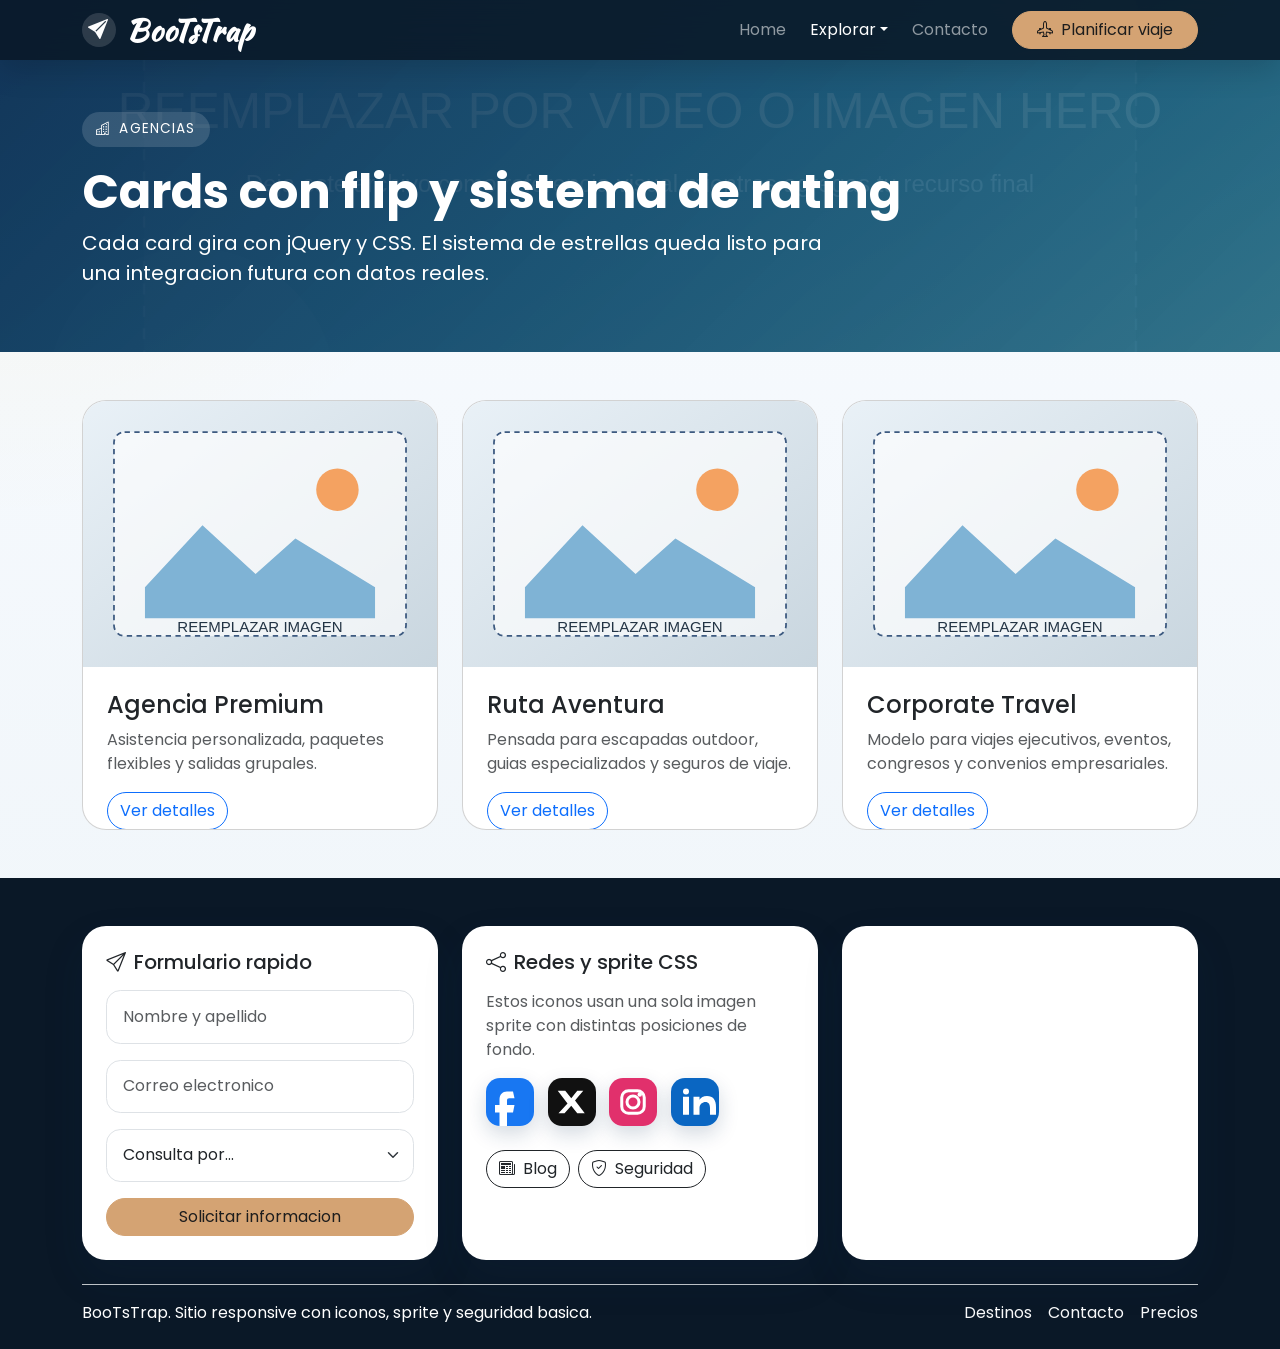
==== agencias.html @ 4e80cbea "Agregando estructura y diseño de pagina" ====
<!doctype html>
<html lang="es">
  <head>
    <meta charset="UTF-8" />
    <meta name="viewport" content="width=device-width, initial-scale=1.0" />
    <title>BooTsTrap | Agencias</title>
    <link rel="preconnect" href="https://fonts.googleapis.com" />
    <link rel="preconnect" href="https://fonts.gstatic.com" crossorigin />
    <link
      href="https://fonts.googleapis.com/css2?family=Kaushan+Script&family=Poppins:wght@400;500;600;700;800&display=swap"
      rel="stylesheet"
    />
    <link href="https://cdn.jsdelivr.net/npm/bootstrap@5.3.3/dist/css/bootstrap.min.css" rel="stylesheet" />
    <link rel="stylesheet" href="https://cdn.jsdelivr.net/npm/bootstrap-icons@1.11.3/font/bootstrap-icons.min.css" />
    <link rel="stylesheet" href="css/style.css" />
  </head>
  <body>
    <nav class="navbar navbar-expand-lg navbar-dark glass-nav fixed-top">
      <div class="container">
        <a class="navbar-brand fw-bold brand-link" href="index.html">
          <span class="brand-plane"><i class="bi bi-send-fill"></i></span>
          <span class="brand-wordmark">BooTsTrap</span>
        </a>
        <button class="navbar-toggler" type="button" data-bs-toggle="collapse" data-bs-target="#navbarAgencias">
          <span class="navbar-toggler-icon"></span>
        </button>
        <div class="collapse navbar-collapse" id="navbarAgencias">
          <ul class="navbar-nav ms-auto align-items-lg-center gap-lg-2">
            <li class="nav-item"><a class="nav-link" href="index.html">Home</a></li>
            <li class="nav-item dropdown">
              <a class="nav-link dropdown-toggle active" href="#" role="button" data-bs-toggle="dropdown" aria-expanded="false">Explorar</a>
              <div class="dropdown-menu mega-menu">
                <div class="row g-3">
                  <div class="col-lg-6">
                    <h6 class="text-uppercase text-muted small">Secciones</h6>
                    <a class="dropdown-item" href="destinos.html"><i class="bi bi-map me-2"></i>Destinos y precios</a>
                    <a class="dropdown-item" href="agencias.html"><i class="bi bi-buildings me-2"></i>Agencias</a>
                    <a class="dropdown-item" href="blog.html"><i class="bi bi-newspaper me-2"></i>Blog</a>
                  </div>
                  <div class="col-lg-6">
                    <h6 class="text-uppercase text-muted small">Utilidades</h6>
                    <a class="dropdown-item" href="contacto.html"><i class="bi bi-envelope-paper me-2"></i>Contacto</a>
                    <a class="dropdown-item" href="precios.html"><i class="bi bi-cash-coin me-2"></i>Comparativa</a>
                    <a class="dropdown-item" href="phishing.html"><i class="bi bi-shield-check me-2"></i>Modulo educativo</a>
                  </div>
                </div>
              </div>
            </li>
            <li class="nav-item"><a class="nav-link" href="contacto.html">Contacto</a></li>
            <li class="nav-item mt-3 mt-lg-0 ms-lg-2">
              <a class="btn btn-brand rounded-pill px-4" href="destinos.html"><i class="bi bi-airplane-engines me-2"></i>Planificar viaje</a>
            </li>
          </ul>
        </div>
      </div>
    </nav>

    <header class="page-header">
      <div class="container">
        <span class="eyebrow"><i class="bi bi-buildings"></i>Agencias</span>
        <h1 class="display-5 fw-bold mt-3">Cards con flip y sistema de rating</h1>
        <p class="col-lg-8 fs-5">Cada card gira con jQuery y CSS. El sistema de estrellas queda listo para una integracion futura con datos reales.</p>
      </div>
    </header>

    <main class="py-5">
      <section class="container">
        <div class="row g-4">
          <div class="col-md-6 col-xl-4">
            <div class="agency-flip">
              <div class="agency-inner">
                <article class="agency-face card h-100">
                  <img class="object-fit-cover" src="img/placeholder-card.svg" alt="Placeholder agencia premium" />
                  <div class="card-body p-4">
                    <h2 class="h4">Agencia Premium</h2>
                    <p class="text-muted">Asistencia personalizada, paquetes flexibles y salidas grupales.</p>
                    <button class="btn btn-outline-primary rounded-pill flip-toggle" type="button">Ver detalles</button>
                  </div>
                </article>
                <article class="agency-face agency-back p-4 d-flex flex-column justify-content-center">
                  <h2 class="h4">Servicios incluidos</h2>
                  <p>Espacio para mostrar diferenciales, sucursales y coberturas.</p>
                  <div class="rating-stars mt-3">
                    <i class="bi bi-star-fill star" data-value="1"></i>
                    <i class="bi bi-star-fill star" data-value="2"></i>
                    <i class="bi bi-star-fill star" data-value="3"></i>
                    <i class="bi bi-star-fill star" data-value="4"></i>
                    <i class="bi bi-star-fill star" data-value="5"></i>
                  </div>
                  <p class="rating-output mt-3 mb-0">Selecciona una calificacion.</p>
                  <button class="btn btn-light rounded-pill mt-4 flip-toggle" type="button">Volver</button>
                </article>
              </div>
            </div>
          </div>
          <div class="col-md-6 col-xl-4">
            <div class="agency-flip">
              <div class="agency-inner">
                <article class="agency-face card h-100">
                  <img class="object-fit-cover" src="img/placeholder-card.svg" alt="Placeholder agencia aventura" />
                  <div class="card-body p-4">
                    <h2 class="h4">Ruta Aventura</h2>
                    <p class="text-muted">Pensada para escapadas outdoor, guias especializados y seguros de viaje.</p>
                    <button class="btn btn-outline-primary rounded-pill flip-toggle" type="button">Ver detalles</button>
                  </div>
                </article>
                <article class="agency-face agency-back p-4 d-flex flex-column justify-content-center">
                  <h2 class="h4">Valoracion de usuarios</h2>
                  <p>Ideal para agregar testimonios o destacar certificaciones.</p>
                  <div class="rating-stars mt-3">
                    <i class="bi bi-star-fill star" data-value="1"></i>
                    <i class="bi bi-star-fill star" data-value="2"></i>
                    <i class="bi bi-star-fill star" data-value="3"></i>
                    <i class="bi bi-star-fill star" data-value="4"></i>
                    <i class="bi bi-star-fill star" data-value="5"></i>
                  </div>
                  <p class="rating-output mt-3 mb-0">Selecciona una calificacion.</p>
                  <button class="btn btn-light rounded-pill mt-4 flip-toggle" type="button">Volver</button>
                </article>
              </div>
            </div>
          </div>
          <div class="col-md-6 col-xl-4">
            <div class="agency-flip">
              <div class="agency-inner">
                <article class="agency-face card h-100">
                  <img class="object-fit-cover" src="img/placeholder-card.svg" alt="Placeholder agencia corporativa" />
                  <div class="card-body p-4">
                    <h2 class="h4">Corporate Travel</h2>
                    <p class="text-muted">Modelo para viajes ejecutivos, eventos, congresos y convenios empresariales.</p>
                    <button class="btn btn-outline-primary rounded-pill flip-toggle" type="button">Ver detalles</button>
                  </div>
                </article>
                <article class="agency-face agency-back p-4 d-flex flex-column justify-content-center">
                  <h2 class="h4">Especialidades</h2>
                  <p>Incluye espacio para soporte 24/7, millas, traslados y servicios VIP.</p>
                  <div class="rating-stars mt-3">
                    <i class="bi bi-star-fill star" data-value="1"></i>
                    <i class="bi bi-star-fill star" data-value="2"></i>
                    <i class="bi bi-star-fill star" data-value="3"></i>
                    <i class="bi bi-star-fill star" data-value="4"></i>
                    <i class="bi bi-star-fill star" data-value="5"></i>
                  </div>
                  <p class="rating-output mt-3 mb-0">Selecciona una calificacion.</p>
                  <button class="btn btn-light rounded-pill mt-4 flip-toggle" type="button">Volver</button>
                </article>
              </div>
            </div>
          </div>
        </div>
      </section>
    </main>

    <footer class="text-white pt-5 pb-4">
      <div class="container">
        <div class="row g-4">
          <div class="col-lg-4">
            <div class="contact-panel p-4 h-100">
              <h3 class="h5 text-dark mb-3"><i class="bi bi-send me-2"></i>Formulario rapido</h3>
              <form class="footer-form">
                <div class="mb-3"><input class="form-control" type="text" placeholder="Nombre y apellido" /></div>
                <div class="mb-3"><input class="form-control" type="email" placeholder="Correo electronico" /></div>
                <div class="mb-3"><select class="form-select"><option selected>Consulta por...</option><option>Paquetes</option><option>Promociones</option><option>Asistencia</option></select></div>
                <button class="btn btn-brand rounded-pill w-100" type="button">Solicitar informacion</button>
              </form>
            </div>
          </div>
          <div class="col-lg-4">
            <div class="contact-panel p-4 h-100">
              <h3 class="h5 text-dark mb-3"><i class="bi bi-share me-2"></i>Redes y sprite CSS</h3>
              <p class="text-muted">Estos iconos usan una sola imagen sprite con distintas posiciones de fondo.</p>
              <div class="sprite-list mb-4">
                <span class="sprite-icon sprite-facebook" aria-label="Facebook" tabindex="0"></span>
                <span class="sprite-icon sprite-x" aria-label="X" tabindex="0"></span>
                <span class="sprite-icon sprite-instagram" aria-label="Instagram" tabindex="0"></span>
                <span class="sprite-icon sprite-linkedin" aria-label="LinkedIn" tabindex="0"></span>
              </div>
              <div class="d-flex gap-2 flex-wrap">
                <a class="btn btn-outline-dark rounded-pill" href="blog.html"><i class="bi bi-newspaper me-2"></i>Blog</a>
                <a class="btn btn-outline-dark rounded-pill" href="phishing.html"><i class="bi bi-shield-check me-2"></i>Seguridad</a>
              </div>
            </div>
          </div>
          <div class="col-lg-4">
            <div class="contact-panel p-2 h-100 overflow-hidden">
              <iframe class="placeholder-map w-100" title="Mapa embebido de ejemplo" src="https://www.google.com/maps?q=San%20Salvador%20de%20Jujuy&z=12&output=embed" loading="lazy" referrerpolicy="no-referrer-when-downgrade"></iframe>
            </div>
          </div>
        </div>
        <div class="d-flex flex-column flex-md-row justify-content-between align-items-center gap-3 mt-4 pt-3 border-top border-secondary-subtle">
          <p class="mb-0">BooTsTrap. Sitio responsive con iconos, sprite y seguridad basica.</p>
          <div class="d-flex gap-3">
            <a class="link-light text-decoration-none" href="destinos.html">Destinos</a>
            <a class="link-light text-decoration-none" href="contacto.html">Contacto</a>
            <a class="link-light text-decoration-none" href="precios.html">Precios</a>
          </div>
        </div>
      </div>
    </footer>

    <script src="https://code.jquery.com/jquery-3.7.1.min.js"></script>
    <script src="https://cdn.jsdelivr.net/npm/bootstrap@5.3.3/dist/js/bootstrap.bundle.min.js"></script>
    <script src="js/main.js"></script>
  </body>
</html>
---- css/style.css ----
:root {
  --brand-dark: #123458;
  --brand-mid: #1f6e8c;
  --brand-light: #e8f1f8;
  --brand-sand: #d4a373;
  --brand-accent: #ffb703;
  --ink: #1f2933;
  --muted: #637381;
  --surface: #ffffff;
  --surface-alt: #f6f8fb;
  --success: #2a9d8f;
  --danger: #d62828;
  --shadow-soft: 0 18px 42px rgba(18, 52, 88, 0.12);
  --shadow-strong: 0 24px 60px rgba(18, 52, 88, 0.2);
  --radius-lg: 1.5rem;
  --radius-xl: 2rem;
  --transition: 0.35s ease;
}

* {
  box-sizing: border-box;
}

html {
  scroll-behavior: smooth;
}

body {
  font-family: "Poppins", "Segoe UI", Tahoma, Geneva, Verdana, sans-serif;
  color: var(--ink);
  background:
    radial-gradient(circle at top left, rgba(255, 183, 3, 0.08), transparent 28%),
    linear-gradient(180deg, #f8fbff 0%, #eef4f8 100%);
}

img {
  max-width: 100%;
}

.section-soft {
  background-color: rgba(255, 255, 255, 0.68);
  backdrop-filter: blur(10px);
}

.page-header {
  padding: 7rem 0 3rem;
  background:
    linear-gradient(135deg, rgba(18, 52, 88, 0.96), rgba(31, 110, 140, 0.86)),
    url("../img/placeholder-hero.svg") center/cover;
  color: #fff;
}

.eyebrow {
  display: inline-flex;
  align-items: center;
  gap: 0.5rem;
  padding: 0.45rem 0.9rem;
  border-radius: 999px;
  background: rgba(255, 255, 255, 0.14);
  color: #fff;
  font-size: 0.85rem;
  letter-spacing: 0.08em;
  text-transform: uppercase;
}

.glass-nav {
  background: rgba(10, 24, 39, 0.88);
  backdrop-filter: blur(14px);
  box-shadow: 0 10px 30px rgba(0, 0, 0, 0.15);
}

.navbar-brand {
  letter-spacing: 0.04em;
}

.brand-wordmark {
  font-family: "Kaushan Script", cursive;
  font-size: 1.9rem;
  line-height: 1;
}

.brand-link {
  display: inline-flex;
  align-items: center;
  gap: 0.65rem;
}

.brand-plane {
  display: inline-flex;
  align-items: center;
  justify-content: center;
  width: 2.1rem;
  height: 2.1rem;
  border-radius: 999px;
  background: rgba(255, 255, 255, 0.14);
  transition: transform 0.35s ease, background-color 0.35s ease, box-shadow 0.35s ease;
}

.brand-link:hover .brand-plane,
.brand-link:focus-visible .brand-plane {
  transform: translateX(8px) rotate(-14deg);
  background: rgba(255, 183, 3, 0.28);
  box-shadow: 0 8px 20px rgba(255, 183, 3, 0.25);
}

.mega-menu {
  min-width: 38rem;
  border: 0;
  border-radius: 1rem;
  padding: 1.25rem;
  box-shadow: var(--shadow-soft);
}

.mega-menu .dropdown-item {
  border-radius: 0.8rem;
  padding: 0.75rem 1rem;
}

.mega-menu .dropdown-item:hover {
  background-color: var(--brand-light);
}

.hero {
  position: relative;
  min-height: 100vh;
  overflow: hidden;
  display: flex;
  align-items: center;
  color: #fff;
}

.hero video,
.hero .hero-fallback {
  position: absolute;
  inset: 0;
  width: 100%;
  height: 100%;
  object-fit: cover;
}

.hero::after {
  content: "";
  position: absolute;
  inset: 0;
  background:
    linear-gradient(125deg, rgba(8, 16, 29, 0.78), rgba(15, 56, 90, 0.45)),
    linear-gradient(180deg, rgba(0, 0, 0, 0.1), rgba(0, 0, 0, 0.5));
}

.hero .container {
  position: relative;
  z-index: 1;
}

.hero-copy {
  max-width: 42rem;
}

.hero-copy .badge {
  background-color: rgba(255, 255, 255, 0.12);
}

.hero-metrics {
  display: grid;
  grid-template-columns: repeat(auto-fit, minmax(180px, 1fr));
  gap: 1rem;
  margin-top: 2rem;
}

.metric-card,
.card-shell,
.pricing-box,
.blog-article,
.contact-panel,
.phishing-card {
  border: 0;
  border-radius: var(--radius-lg);
  box-shadow: var(--shadow-soft);
  background-color: var(--surface);
}

.metric-card {
  padding: 1.25rem;
  background: rgba(255, 255, 255, 0.12);
  backdrop-filter: blur(10px);
}

.section-heading {
  max-width: 44rem;
}

.destination-card,
.agency-card,
.blog-card,
.price-card {
  overflow: hidden;
  transition: transform var(--transition), box-shadow var(--transition);
}

.destination-card:hover,
.destination-card.is-hovered,
.blog-card:hover,
.price-card:hover,
.pricing-table tbody tr.is-hovered {
  transform: translateY(-8px);
  box-shadow: var(--shadow-strong);
}

.media-frame {
  position: relative;
  overflow: hidden;
}

.media-frame img {
  width: 100%;
  height: 100%;
  min-height: 230px;
  object-fit: cover;
  transition: transform 0.45s ease;
}

.zoom-active img,
.destination-card:hover .media-frame img,
.blog-card:hover .media-frame img {
  transform: scale(1.08);
}

.destination-tag {
  display: inline-flex;
  align-items: center;
  gap: 0.35rem;
  padding: 0.35rem 0.75rem;
  border-radius: 999px;
  background-color: var(--brand-light);
  color: var(--brand-dark);
  font-size: 0.85rem;
  font-weight: 600;
}

.counter-band {
  background:
    linear-gradient(135deg, var(--brand-dark), #0f6c7d),
    url("../img/placeholder-hero.svg") center/cover;
  color: #fff;
}

.counter-number {
  font-size: clamp(2rem, 5vw, 3.6rem);
  font-weight: 700;
}

.testimonial-carousel .carousel-item {
  padding: 0.5rem;
}

.testimonial-card {
  padding: 2rem;
  min-height: 100%;
}

.sprite-list {
  display: flex;
  flex-wrap: wrap;
  gap: 0.85rem;
  align-items: center;
}

.sprite-icon {
  display: inline-block;
  width: 48px;
  height: 48px;
  border-radius: 14px;
  background-image: url("../img/social-sprite.svg");
  background-repeat: no-repeat;
  background-size: 192px 48px;
  box-shadow: 0 8px 20px rgba(18, 52, 88, 0.18);
  transition: transform 0.35s ease, box-shadow 0.35s ease, filter 0.35s ease;
}

.sprite-icon:hover,
.sprite-icon:focus-visible {
  transform: translateY(-6px) scale(1.08) rotate(-4deg);
  box-shadow: 0 14px 28px rgba(18, 52, 88, 0.28);
  filter: saturate(1.15);
}

.sprite-facebook {
  background-position: 0 0;
}

.sprite-x {
  background-position: -48px 0;
}

.sprite-instagram {
  background-position: -96px 0;
}

.sprite-linkedin {
  background-position: -144px 0;
}

.footer-form .form-control,
.footer-form .form-select,
.contact-form .form-control,
.contact-form .form-select {
  border-radius: 0.9rem;
  padding: 0.85rem 1rem;
}

.placeholder-map {
  min-height: 100%;
  border: 0;
  border-radius: var(--radius-lg);
}

.filter-chip {
  border-radius: 999px;
  padding-inline: 1rem;
}

.pricing-table thead th {
  white-space: nowrap;
}

.agency-flip {
  perspective: 1200px;
}

.agency-inner {
  position: relative;
  min-height: 430px;
  transform-style: preserve-3d;
  transition: transform 0.7s ease;
}

.agency-flip.is-flipped .agency-inner {
  transform: rotateY(180deg);
}

.agency-face {
  position: absolute;
  inset: 0;
  backface-visibility: hidden;
  border-radius: var(--radius-lg);
  overflow: hidden;
}

.agency-back {
  transform: rotateY(180deg);
  background: linear-gradient(135deg, var(--brand-dark), var(--brand-mid));
  color: #fff;
}

.rating-stars {
  display: flex;
  gap: 0.35rem;
  font-size: 1.5rem;
  color: #c9ced6;
}

.rating-stars .star {
  cursor: pointer;
  transition: color var(--transition), transform var(--transition);
}

.rating-stars .star.active,
.rating-stars .star:hover {
  color: var(--brand-accent);
  transform: translateY(-2px);
}

.field-feedback {
  min-height: 1.25rem;
  font-size: 0.88rem;
}

.field-feedback.is-valid {
  color: var(--success);
}

.field-feedback.is-invalid {
  color: var(--danger);
}

.input-valid {
  border-color: rgba(42, 157, 143, 0.7) !important;
  box-shadow: 0 0 0 0.25rem rgba(42, 157, 143, 0.15) !important;
}

.input-invalid {
  border-color: rgba(214, 40, 40, 0.7) !important;
  box-shadow: 0 0 0 0.25rem rgba(214, 40, 40, 0.12) !important;
}

.magazine-grid {
  display: grid;
  grid-template-columns: 2fr 1fr;
  gap: 1.5rem;
}

.magazine-stack {
  display: grid;
  gap: 1.5rem;
}

.comment-box {
  border-left: 4px solid var(--brand-accent);
  background-color: var(--surface-alt);
}

.scroll-reveal {
  opacity: 0;
  transform: translateY(34px);
  transition: opacity 0.7s ease, transform 0.7s ease;
}

.scroll-reveal.is-visible {
  opacity: 1;
  transform: translateY(0);
}

.phishing-option {
  border: 2px solid transparent;
  border-radius: 1rem;
  transition: border-color var(--transition), background-color var(--transition);
}

.phishing-option.correct {
  border-color: rgba(42, 157, 143, 0.5);
  background-color: rgba(42, 157, 143, 0.08);
}

.phishing-option.wrong {
  border-color: rgba(214, 40, 40, 0.45);
  background-color: rgba(214, 40, 40, 0.06);
}

.btn-brand {
  background-color: var(--brand-sand);
  color: #1d1d1d;
  border-color: var(--brand-sand);
}

.btn-brand:hover,
.btn-brand:focus {
  background-color: #e6b17f;
  border-color: #e6b17f;
  color: #1d1d1d;
}

.btn-outline-light:hover .sprite-icon {
  transform: scale(1.05);
}

.floating-callout {
  border-radius: var(--radius-xl);
  background:
    linear-gradient(145deg, rgba(255, 255, 255, 0.97), rgba(232, 241, 248, 0.92));
}

.fake-alert-shell {
  background: #121826;
  border-radius: var(--radius-lg);
  overflow: hidden;
  box-shadow: var(--shadow-strong);
  color: #f8fafc;
}

.fake-alert-topbar {
  background: #e03131;
  color: #fff;
  padding: 0.75rem 1rem;
  display: flex;
  align-items: center;
  justify-content: space-between;
  font-weight: 700;
  letter-spacing: 0.02em;
  animation: pulseAlert 1.4s infinite;
}

.fake-alert-body {
  padding: 1.5rem;
  background:
    linear-gradient(180deg, rgba(239, 68, 68, 0.12), rgba(18, 24, 38, 0.98));
}

.fake-email-card {
  border: 1px solid rgba(255, 255, 255, 0.12);
  border-radius: 1rem;
  background: rgba(15, 23, 42, 0.88);
}

.offer-kicker {
  font-size: 0.95rem;
  font-weight: 800;
  letter-spacing: 0.24em;
  color: #ffd166;
}

.offer-headline {
  font-size: clamp(2rem, 5vw, 3.3rem);
  line-height: 0.96;
  font-weight: 800;
  text-transform: uppercase;
}

.offer-headline span {
  display: block;
  color: #ffd166;
  text-shadow: 0 0 24px rgba(255, 209, 102, 0.24);
}

.offer-copy {
  font-size: 1.05rem;
}

.urgent-pill {
  display: inline-flex;
  align-items: center;
  gap: 0.45rem;
  padding: 0.45rem 0.8rem;
  border-radius: 999px;
  background: rgba(224, 49, 49, 0.18);
  color: #ffc9c9;
  font-size: 0.85rem;
  text-transform: uppercase;
  letter-spacing: 0.06em;
}

.shake-hover:hover {
  animation: shakeCard 0.45s linear;
}

.breathe-soft {
  animation: breatheSoft 2.6s ease-in-out infinite;
}

.blink-dot {
  width: 12px;
  height: 12px;
  border-radius: 50%;
  background: #ff6b6b;
  box-shadow: 0 0 0 rgba(255, 107, 107, 0.6);
  animation: blinkDot 1.1s infinite;
}

.object-fit-cover {
  object-fit: cover;
}

footer {
  background-color: #0a1827;
}

@keyframes pulseAlert {
  0%,
  100% {
    filter: brightness(1);
  }
  50% {
    filter: brightness(1.12);
  }
}

@keyframes blinkDot {
  0% {
    transform: scale(0.9);
    box-shadow: 0 0 0 0 rgba(255, 107, 107, 0.6);
  }
  70% {
    transform: scale(1.1);
    box-shadow: 0 0 0 12px rgba(255, 107, 107, 0);
  }
  100% {
    transform: scale(0.95);
    box-shadow: 0 0 0 0 rgba(255, 107, 107, 0);
  }
}

@keyframes shakeCard {
  0%,
  100% {
    transform: translateX(0);
  }
  25% {
    transform: translateX(-3px);
  }
  50% {
    transform: translateX(3px);
  }
  75% {
    transform: translateX(-2px);
  }
}

@keyframes breatheSoft {
  0%,
  100% {
    transform: scale(1);
    box-shadow: 0 0 0 rgba(255, 209, 102, 0);
  }
  50% {
    transform: scale(1.03);
    box-shadow: 0 0 28px rgba(255, 209, 102, 0.2);
  }
}

@media (max-width: 991.98px) {
  .mega-menu {
    min-width: auto;
  }

  .hero {
    min-height: auto;
    padding: 7rem 0 5rem;
  }

  .magazine-grid {
    grid-template-columns: 1fr;
  }
}

@media (max-width: 767.98px) {
  .page-header {
    padding-top: 6rem;
  }

  .hero-copy h1 {
    font-size: 2.3rem;
  }

  .agency-inner {
    min-height: 470px;
  }
}
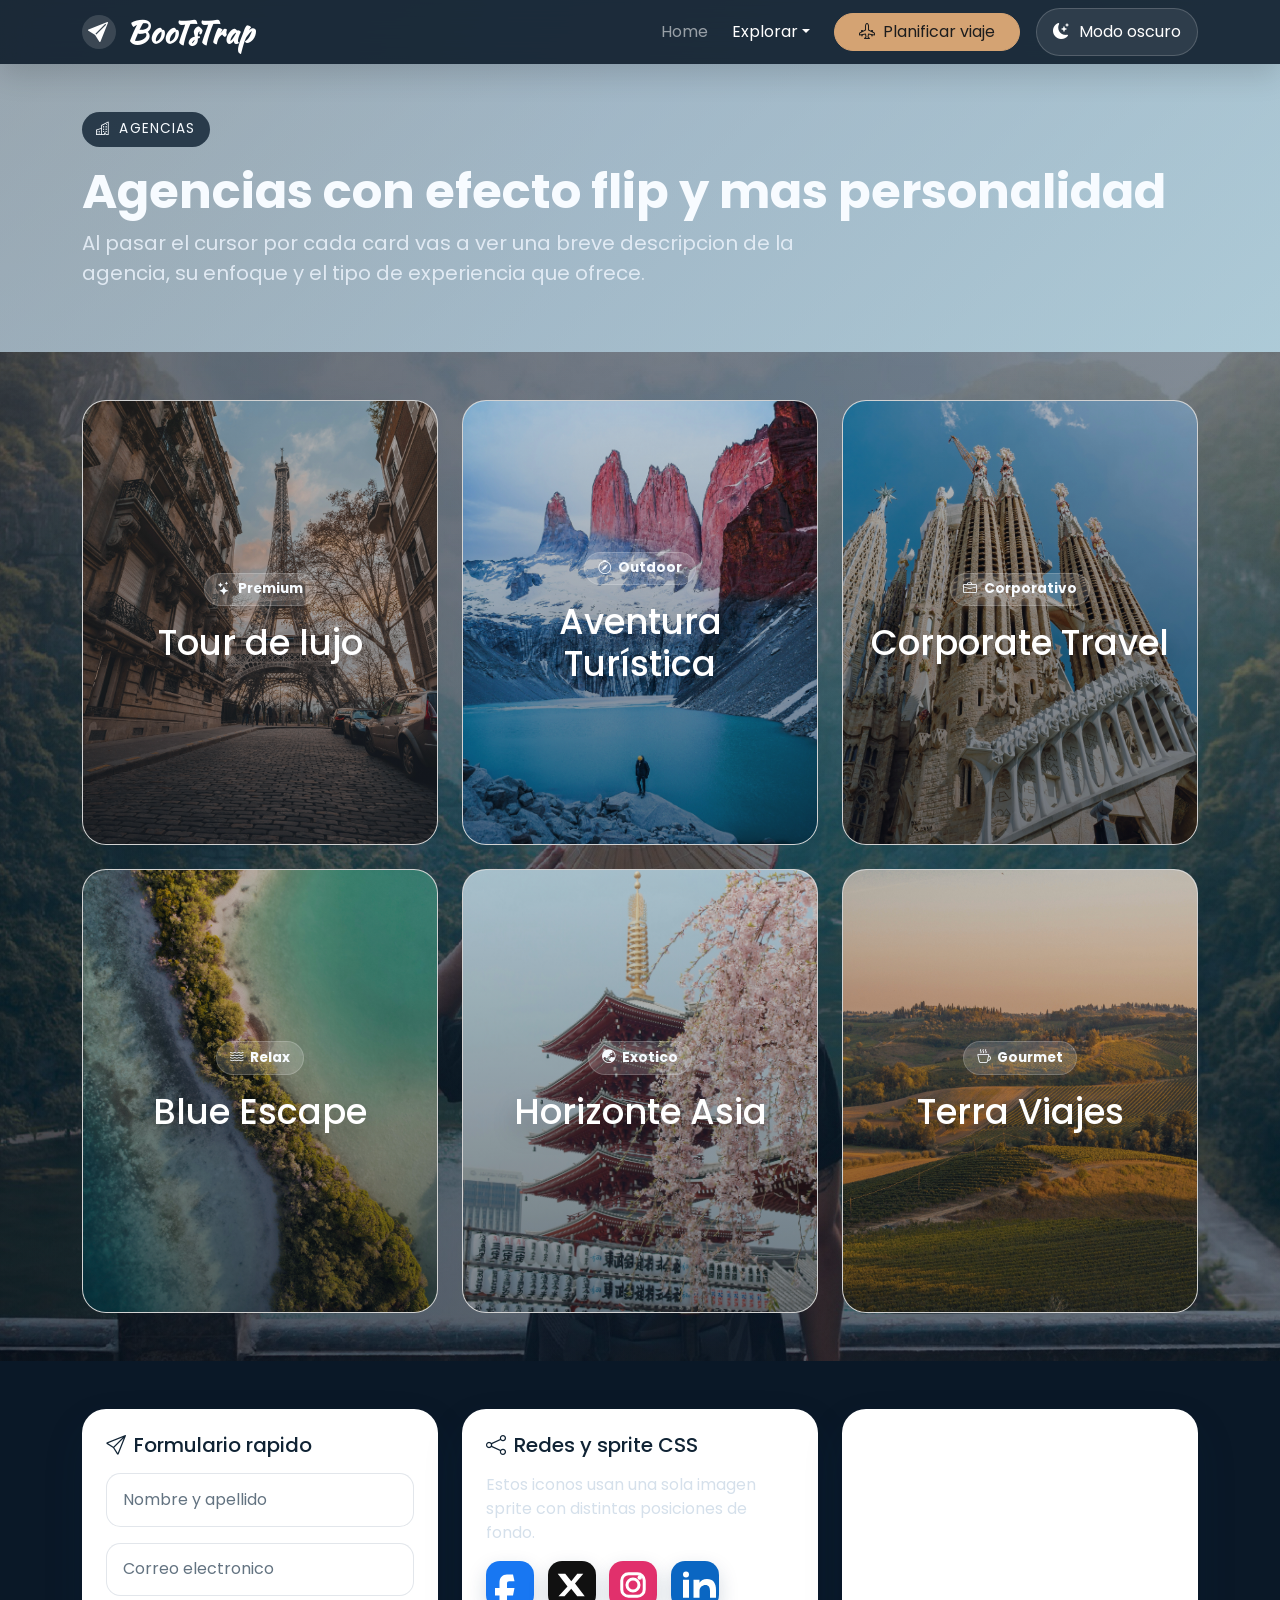
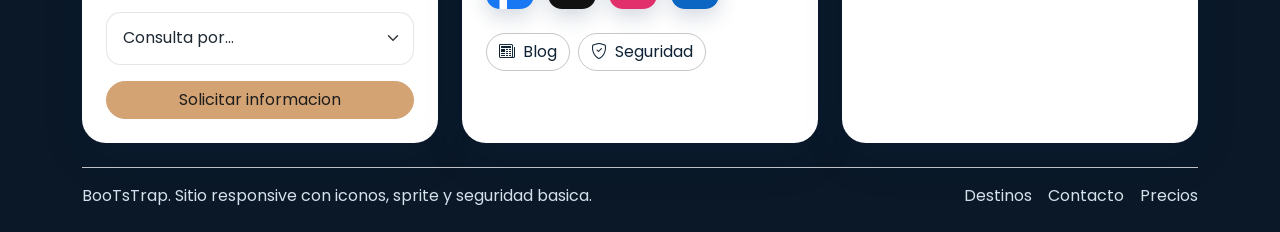
==== commit 156a4e6b: "Agregando ultimos detalles" ====
--- a/agencias.html
+++ b/agencias.html
@@ -46,7 +46,6 @@
                 </div>
               </div>
             </li>
-            <li class="nav-item"><a class="nav-link" href="contacto.html">Contacto</a></li>
             <li class="nav-item mt-3 mt-lg-0 ms-lg-2">
               <a class="btn btn-brand rounded-pill px-4" href="destinos.html"><i class="bi bi-airplane-engines me-2"></i>Planificar viaje</a>
             </li>
@@ -55,94 +54,115 @@
       </div>
     </nav>
 
-    <header class="page-header">
+    <header class="page-header page-header-no-image">
       <div class="container">
         <span class="eyebrow"><i class="bi bi-buildings"></i>Agencias</span>
-        <h1 class="display-5 fw-bold mt-3">Cards con flip y sistema de rating</h1>
-        <p class="col-lg-8 fs-5">Cada card gira con jQuery y CSS. El sistema de estrellas queda listo para una integracion futura con datos reales.</p>
+        <h1 class="display-5 fw-bold mt-3">Agencias con efecto flip y mas personalidad</h1>
+        <p class="col-lg-8 fs-5">Al pasar el cursor por cada card vas a ver una breve descripcion de la agencia, su enfoque y el tipo de experiencia que ofrece.</p>
       </div>
     </header>
 
-    <main class="py-5">
-      <section class="container">
+    <main class="py-5 agency-stage">
+      <section class="container agency-stage-shell">
         <div class="row g-4">
           <div class="col-md-6 col-xl-4">
             <div class="agency-flip">
               <div class="agency-inner">
-                <article class="agency-face card h-100">
-                  <img class="object-fit-cover" src="img/placeholder-card.svg" alt="Placeholder agencia premium" />
-                  <div class="card-body p-4">
-                    <h2 class="h4">Agencia Premium</h2>
-                    <p class="text-muted">Asistencia personalizada, paquetes flexibles y salidas grupales.</p>
-                    <button class="btn btn-outline-primary rounded-pill flip-toggle" type="button">Ver detalles</button>
-                  </div>
-                </article>
-                <article class="agency-face agency-back p-4 d-flex flex-column justify-content-center">
-                  <h2 class="h4">Servicios incluidos</h2>
-                  <p>Espacio para mostrar diferenciales, sucursales y coberturas.</p>
-                  <div class="rating-stars mt-3">
-                    <i class="bi bi-star-fill star" data-value="1"></i>
-                    <i class="bi bi-star-fill star" data-value="2"></i>
-                    <i class="bi bi-star-fill star" data-value="3"></i>
-                    <i class="bi bi-star-fill star" data-value="4"></i>
-                    <i class="bi bi-star-fill star" data-value="5"></i>
-                  </div>
-                  <p class="rating-output mt-3 mb-0">Selecciona una calificacion.</p>
-                  <button class="btn btn-light rounded-pill mt-4 flip-toggle" type="button">Volver</button>
-                </article>
-              </div>
-            </div>
-          </div>
-          <div class="col-md-6 col-xl-4">
-            <div class="agency-flip">
-              <div class="agency-inner">
-                <article class="agency-face card h-100">
-                  <img class="object-fit-cover" src="img/placeholder-card.svg" alt="Placeholder agencia aventura" />
-                  <div class="card-body p-4">
-                    <h2 class="h4">Ruta Aventura</h2>
-                    <p class="text-muted">Pensada para escapadas outdoor, guias especializados y seguros de viaje.</p>
-                    <button class="btn btn-outline-primary rounded-pill flip-toggle" type="button">Ver detalles</button>
-                  </div>
-                </article>
-                <article class="agency-face agency-back p-4 d-flex flex-column justify-content-center">
-                  <h2 class="h4">Valoracion de usuarios</h2>
-                  <p>Ideal para agregar testimonios o destacar certificaciones.</p>
-                  <div class="rating-stars mt-3">
-                    <i class="bi bi-star-fill star" data-value="1"></i>
-                    <i class="bi bi-star-fill star" data-value="2"></i>
-                    <i class="bi bi-star-fill star" data-value="3"></i>
-                    <i class="bi bi-star-fill star" data-value="4"></i>
-                    <i class="bi bi-star-fill star" data-value="5"></i>
-                  </div>
-                  <p class="rating-output mt-3 mb-0">Selecciona una calificacion.</p>
-                  <button class="btn btn-light rounded-pill mt-4 flip-toggle" type="button">Volver</button>
-                </article>
-              </div>
-            </div>
-          </div>
-          <div class="col-md-6 col-xl-4">
-            <div class="agency-flip">
-              <div class="agency-inner">
-                <article class="agency-face card h-100">
-                  <img class="object-fit-cover" src="img/placeholder-card.svg" alt="Placeholder agencia corporativa" />
-                  <div class="card-body p-4">
+                <article class="agency-face agency-front card h-100">
+                  <div class="media-frame"><img class="object-fit-cover" src="img/paris.jpg" alt="Agencia Premium" /></div>
+                  <div class="card-body p-4">
+                    <span class="agency-badge mb-3"><i class="bi bi-stars"></i>Premium</span>
+                    <h2 class="h4">Tour de lujo</h2>
+                  </div>
+                </article>
+                <article class="agency-face agency-back p-4 d-flex flex-column justify-content-center">
+                  <h2 class="h4">Tour de lujo</h2>
+                  <p class="mb-3">Especializada en itinerarios a medida para viajeros que priorizan comodidad, ritmo cuidado y acompanamiento permanente.</p>
+                </article>
+              </div>
+            </div>
+          </div>
+          <div class="col-md-6 col-xl-4">
+            <div class="agency-flip">
+              <div class="agency-inner">
+                <article class="agency-face agency-front card h-100">
+                  <div class="media-frame"><img class="object-fit-cover" src="img/patagonia.jpg" alt="Ruta Aventura" /></div>
+                  <div class="card-body p-4">
+                    <span class="agency-badge mb-3"><i class="bi bi-compass"></i>Outdoor</span>
+                    <h2 class="h4">Aventura Turística</h2>
+                  </div>
+                </article>
+                <article class="agency-face agency-back p-4 d-flex flex-column justify-content-center">
+                  <h2 class="h4">Aventura Turística</h2>
+                  <p class="mb-3">Ideal para quienes quieren trekking, salidas intensas y propuestas donde la experiencia importa tanto como el destino.</p>
+                </article>
+              </div>
+            </div>
+          </div>
+          <div class="col-md-6 col-xl-4">
+            <div class="agency-flip">
+              <div class="agency-inner">
+                <article class="agency-face agency-front card h-100">
+                  <div class="media-frame"><img class="object-fit-cover" src="img/barcelona.jpg" alt="Corporate Travel" /></div>
+                  <div class="card-body p-4">
+                    <span class="agency-badge mb-3"><i class="bi bi-briefcase"></i>Corporativo</span>
                     <h2 class="h4">Corporate Travel</h2>
-                    <p class="text-muted">Modelo para viajes ejecutivos, eventos, congresos y convenios empresariales.</p>
-                    <button class="btn btn-outline-primary rounded-pill flip-toggle" type="button">Ver detalles</button>
-                  </div>
-                </article>
-                <article class="agency-face agency-back p-4 d-flex flex-column justify-content-center">
-                  <h2 class="h4">Especialidades</h2>
-                  <p>Incluye espacio para soporte 24/7, millas, traslados y servicios VIP.</p>
-                  <div class="rating-stars mt-3">
-                    <i class="bi bi-star-fill star" data-value="1"></i>
-                    <i class="bi bi-star-fill star" data-value="2"></i>
-                    <i class="bi bi-star-fill star" data-value="3"></i>
-                    <i class="bi bi-star-fill star" data-value="4"></i>
-                    <i class="bi bi-star-fill star" data-value="5"></i>
-                  </div>
-                  <p class="rating-output mt-3 mb-0">Selecciona una calificacion.</p>
-                  <button class="btn btn-light rounded-pill mt-4 flip-toggle" type="button">Volver</button>
+                  </div>
+                </article>
+                <article class="agency-face agency-back p-4 d-flex flex-column justify-content-center">
+                  <h2 class="h4">Corporate Travel</h2>
+                  <p class="mb-3">Una agencia enfocada en resolver traslados, alojamientos y agenda con rapidez para equipos y perfiles ejecutivos.</p>
+                </article>
+              </div>
+            </div>
+          </div>
+          <div class="col-md-6 col-xl-4">
+            <div class="agency-flip">
+              <div class="agency-inner">
+                <article class="agency-face agency-front card h-100">
+                  <div class="media-frame"><img class="object-fit-cover" src="img/caribe.jpg" alt="Blue Escape" /></div>
+                  <div class="card-body p-4">
+                    <span class="agency-badge mb-3"><i class="bi bi-water"></i>Relax</span>
+                    <h2 class="h4">Blue Escape</h2>
+                  </div>
+                </article>
+                <article class="agency-face agency-back p-4 d-flex flex-column justify-content-center">
+                  <h2 class="h4">Blue Escape</h2>
+                  <p class="mb-3">Pensada para viajes de descanso, playas y experiencias all inclusive con una planificacion simple y comoda.</p>
+                </article>
+              </div>
+            </div>
+          </div>
+          <div class="col-md-6 col-xl-4">
+            <div class="agency-flip">
+              <div class="agency-inner">
+                <article class="agency-face agency-front card h-100">
+                  <div class="media-frame"><img class="object-fit-cover" src="img/japon.jpg" alt="Horizonte Asia" /></div>
+                  <div class="card-body p-4">
+                    <span class="agency-badge mb-3"><i class="bi bi-globe-asia-australia"></i>Exotico</span>
+                    <h2 class="h4">Horizonte Asia</h2>
+                  </div>
+                </article>
+                <article class="agency-face agency-back p-4 d-flex flex-column justify-content-center">
+                  <h2 class="h4">Horizonte Asia</h2>
+                  <p class="mb-3">Una agencia enfocada en rutas culturales y urbanas por Asia, con propuestas para viajeros curiosos y experiencias distintas.</p>
+                </article>
+              </div>
+            </div>
+          </div>
+          <div class="col-md-6 col-xl-4">
+            <div class="agency-flip">
+              <div class="agency-inner">
+                <article class="agency-face agency-front card h-100">
+                  <div class="media-frame"><img class="object-fit-cover" src="img/viñedo.jpg" alt="Terra Viajes" /></div>
+                  <div class="card-body p-4">
+                    <span class="agency-badge mb-3"><i class="bi bi-cup-hot"></i>Gourmet</span>
+                    <h2 class="h4">Terra Viajes</h2>
+                  </div>
+                </article>
+                <article class="agency-face agency-back p-4 d-flex flex-column justify-content-center">
+                  <h2 class="h4">Terra Viajes</h2>
+                  <p class="mb-3">Ideal para escapadas tranquilas con foco en bodegas, gastronomia, paisajes regionales y turismo de bienestar.</p>
                 </article>
               </div>
             </div>
--- a/css/style.css
+++ b/css/style.css
@@ -5,11 +5,27 @@
   --brand-sand: #d4a373;
   --brand-accent: #ffb703;
   --ink: #1f2933;
+  --heading: #102334;
   --muted: #637381;
   --surface: #ffffff;
   --surface-alt: #f6f8fb;
+  --surface-soft: rgba(255, 255, 255, 0.72);
+  --surface-strong: rgba(255, 255, 255, 0.96);
+  --border-soft: rgba(18, 52, 88, 0.12);
+  --body-start: #f8fbff;
+  --body-end: #eef4f8;
+  --body-radial: rgba(255, 183, 3, 0.08);
+  --page-header-overlay-1: rgba(18, 52, 88, 0.42);
+  --page-header-overlay-2: rgba(31, 110, 140, 0.34);
+  --page-header-text: #f7fbff;
+  --page-header-muted: rgba(231, 238, 247, 0.9);
+  --eyebrow-bg: rgba(16, 35, 52, 0.82);
+  --eyebrow-text: #f7fbff;
   --success: #2a9d8f;
   --danger: #d62828;
+  --footer: #0a1827;
+  --text-footer: #d5e0eb;
+  --link-color: var(--brand-mid);
   --shadow-soft: 0 18px 42px rgba(18, 52, 88, 0.12);
   --shadow-strong: 0 24px 60px rgba(18, 52, 88, 0.2);
   --radius-lg: 1.5rem;
@@ -29,8 +45,9 @@
   font-family: "Poppins", "Segoe UI", Tahoma, Geneva, Verdana, sans-serif;
   color: var(--ink);
   background:
-    radial-gradient(circle at top left, rgba(255, 183, 3, 0.08), transparent 28%),
-    linear-gradient(180deg, #f8fbff 0%, #eef4f8 100%);
+    radial-gradient(circle at top left, var(--body-radial), transparent 28%),
+    linear-gradient(180deg, var(--body-start) 0%, var(--body-end) 100%);
+  transition: background-color var(--transition), color var(--transition);
 }
 
 img {
@@ -38,16 +55,20 @@
 }
 
 .section-soft {
-  background-color: rgba(255, 255, 255, 0.68);
+  background-color: var(--surface-soft);
   backdrop-filter: blur(10px);
 }
 
 .page-header {
   padding: 7rem 0 3rem;
   background:
-    linear-gradient(135deg, rgba(18, 52, 88, 0.96), rgba(31, 110, 140, 0.86)),
-    url("../img/placeholder-hero.svg") center/cover;
-  color: #fff;
+    linear-gradient(135deg, var(--page-header-overlay-1), var(--page-header-overlay-2)),
+    url("../img/turista.jpg") center/cover;
+  color: var(--page-header-text);
+}
+
+.page-header-no-image {
+  background: linear-gradient(135deg, var(--page-header-overlay-1), var(--page-header-overlay-2));
 }
 
 .eyebrow {
@@ -56,8 +77,8 @@
   gap: 0.5rem;
   padding: 0.45rem 0.9rem;
   border-radius: 999px;
-  background: rgba(255, 255, 255, 0.14);
-  color: #fff;
+  background: var(--eyebrow-bg);
+  color: var(--eyebrow-text);
   font-size: 0.85rem;
   letter-spacing: 0.08em;
   text-transform: uppercase;
@@ -67,6 +88,32 @@
   background: rgba(10, 24, 39, 0.88);
   backdrop-filter: blur(14px);
   box-shadow: 0 10px 30px rgba(0, 0, 0, 0.15);
+}
+
+.theme-toggle-button {
+  display: inline-flex;
+  align-items: center;
+  gap: 0.6rem;
+  min-width: 9.5rem;
+  justify-content: center;
+  border-radius: 999px;
+  padding: 0.7rem 1rem;
+  border: 1px solid rgba(255, 255, 255, 0.18);
+  background: rgba(255, 255, 255, 0.08);
+  color: #fff;
+  transition: background-color var(--transition), border-color var(--transition), transform var(--transition);
+}
+
+.theme-toggle-button:hover,
+.theme-toggle-button:focus-visible {
+  background: rgba(255, 255, 255, 0.16);
+  border-color: rgba(255, 255, 255, 0.32);
+  color: #fff;
+  transform: translateY(-1px);
+}
+
+.theme-toggle-button .bi {
+  font-size: 1rem;
 }
 
 .navbar-brand {
@@ -109,6 +156,7 @@
   border-radius: 1rem;
   padding: 1.25rem;
   box-shadow: var(--shadow-soft);
+  background-color: var(--surface-strong);
 }
 
 .mega-menu .dropdown-item {
@@ -160,11 +208,51 @@
   background-color: rgba(255, 255, 255, 0.12);
 }
 
+.hero-actions .btn {
+  box-shadow: 0 14px 32px rgba(8, 16, 29, 0.18);
+}
+
+.hero-actions .btn-outline-light {
+  background: rgba(255, 255, 255, 0.08);
+  border-color: rgba(255, 255, 255, 0.32);
+}
+
 .hero-metrics {
   display: grid;
   grid-template-columns: repeat(auto-fit, minmax(180px, 1fr));
   gap: 1rem;
   margin-top: 2rem;
+}
+
+.hero-metric-card {
+  padding: 1.25rem;
+  border-radius: 1.25rem;
+  background: rgba(255, 255, 255, 0.12);
+  backdrop-filter: blur(10px);
+}
+
+.hero-metric-card .metric-icon {
+  width: 2.75rem;
+  height: 2.75rem;
+  display: inline-flex;
+  align-items: center;
+  justify-content: center;
+  border-radius: 0.95rem;
+  margin-bottom: 0.85rem;
+  background: rgba(255, 255, 255, 0.14);
+  color: #fff;
+}
+
+.hero-metric-card strong {
+  display: block;
+  font-size: 1.05rem;
+  color: #fff;
+}
+
+.hero-metric-card p {
+  margin: 0.45rem 0 0;
+  color: rgba(247, 251, 255, 0.8);
+  font-size: 0.92rem;
 }
 
 .metric-card,
@@ -179,6 +267,30 @@
   background-color: var(--surface);
 }
 
+.card,
+.modal-content,
+.dropdown-menu,
+.table,
+.accordion-item {
+  background-color: var(--surface);
+  color: var(--ink);
+}
+
+.table {
+  --bs-table-bg: var(--surface);
+  --bs-table-color: var(--ink);
+  --bs-table-border-color: var(--border-soft);
+}
+
+.table-hover > tbody > tr:hover > * {
+  --bs-table-accent-bg: transparent;
+}
+
+.pricing-table tbody tr {
+  transition: transform 0.22s ease, box-shadow 0.22s ease, background-color 0.22s ease;
+  transform-origin: center;
+}
+
 .metric-card {
   padding: 1.25rem;
   background: rgba(255, 255, 255, 0.12);
@@ -195,6 +307,99 @@
 .price-card {
   overflow: hidden;
   transition: transform var(--transition), box-shadow var(--transition);
+}
+
+.home-feature-card {
+  position: relative;
+  min-height: 100%;
+}
+
+.home-feature-card .media-frame img {
+  min-height: 320px;
+}
+
+.home-feature-card--hero .media-frame img {
+  min-height: 100%;
+}
+
+.home-feature-card--hero .card-body {
+  display: grid;
+  gap: 1rem;
+}
+
+.home-feature-card .card-body {
+  padding: 1.6rem;
+}
+
+.destination-summary {
+  color: var(--muted);
+  font-size: 0.95rem;
+  margin-bottom: 0;
+}
+
+.editorial-stack {
+  display: grid;
+  gap: 1.5rem;
+}
+
+.editorial-compact .media-frame img {
+  min-height: 230px;
+}
+
+.editorial-mini .media-frame img {
+  min-height: 210px;
+}
+
+.destination-cta-row {
+  display: flex;
+  flex-wrap: wrap;
+  gap: 0.75rem;
+  align-items: center;
+}
+
+.destinations-masonry {
+  column-count: 3;
+  column-gap: 1.5rem;
+}
+
+.masonry-item {
+  display: inline-block;
+  width: 100%;
+  margin: 0 0 1.5rem;
+  break-inside: avoid;
+}
+
+.destination-card--pinterest .media-frame img {
+  min-height: 0;
+  aspect-ratio: var(--destination-aspect, 4 / 3);
+}
+
+.destination-card--pinterest .card-body {
+  display: grid;
+  gap: 1rem;
+}
+
+.destination-card--pinterest .destination-meta {
+  display: flex;
+  flex-wrap: wrap;
+  gap: 0.6rem;
+  align-items: center;
+}
+
+.destination-price {
+  display: inline-flex;
+  align-items: center;
+  gap: 0.35rem;
+  padding: 0.35rem 0.75rem;
+  border-radius: 999px;
+  background: rgba(212, 163, 115, 0.16);
+  color: var(--brand-dark);
+  font-size: 0.88rem;
+  font-weight: 700;
+}
+
+.destination-card--pinterest .btn {
+  justify-self: start;
 }
 
 .destination-card:hover,
@@ -239,8 +444,8 @@
 
 .counter-band {
   background:
-    linear-gradient(135deg, var(--brand-dark), #0f6c7d),
-    url("../img/placeholder-hero.svg") center/cover;
+    linear-gradient(135deg, var(--brand-dark), #0f6c7d00),
+    url("../img/avion.jpg") center/cover;
   color: #fff;
 }
 
@@ -249,6 +454,29 @@
   font-weight: 700;
 }
 
+.counter-stat {
+  padding: 1.4rem;
+  border-radius: 1.35rem;
+  background: rgba(255, 255, 255, 0.12);
+  backdrop-filter: blur(10px);
+}
+
+.counter-stat .stat-icon {
+  width: 3rem;
+  height: 3rem;
+  display: inline-flex;
+  align-items: center;
+  justify-content: center;
+  border-radius: 1rem;
+  background: rgba(255, 255, 255, 0.14);
+  margin-bottom: 1rem;
+  font-size: 1.2rem;
+}
+
+.counter-stat p {
+  color: rgba(247, 251, 255, 0.8);
+}
+
 .testimonial-carousel .carousel-item {
   padding: 0.5rem;
 }
@@ -256,6 +484,59 @@
 .testimonial-card {
   padding: 2rem;
   min-height: 100%;
+}
+
+.testimonial-card .quote-mark {
+  width: 3rem;
+  height: 3rem;
+  display: inline-flex;
+  align-items: center;
+  justify-content: center;
+  border-radius: 1rem;
+  margin-bottom: 1.25rem;
+  background: rgba(31, 110, 140, 0.12);
+  color: var(--brand-mid);
+  font-size: 1.2rem;
+}
+
+.testimonial-profile {
+  display: flex;
+  align-items: center;
+  gap: 1rem;
+  margin-top: 1.5rem;
+}
+
+.testimonial-avatar {
+  width: 3.4rem;
+  height: 3.4rem;
+  border-radius: 50%;
+  display: inline-flex;
+  align-items: center;
+  justify-content: center;
+  background: linear-gradient(135deg, var(--brand-dark), var(--brand-mid));
+  color: #fff;
+  font-weight: 700;
+}
+
+.testimonial-meta strong {
+  display: block;
+}
+
+.testimonial-meta span {
+  color: var(--muted);
+  font-size: 0.92rem;
+}
+
+.testimonial-stars {
+  display: inline-flex;
+  gap: 0.25rem;
+  color: var(--brand-accent);
+  margin-bottom: 1rem;
+}
+
+.section-divider-soft {
+  background:
+    linear-gradient(180deg, rgba(255, 255, 255, 0), rgba(31, 110, 140, 0.05) 45%, rgba(255, 255, 255, 0));
 }
 
 .sprite-list {
@@ -334,6 +615,13 @@
   transition: transform 0.7s ease;
 }
 
+@media (hover: hover) and (pointer: fine) {
+  .agency-flip:hover .agency-inner,
+  .agency-flip:focus-within .agency-inner {
+    transform: rotateY(180deg);
+  }
+}
+
 .agency-flip.is-flipped .agency-inner {
   transform: rotateY(180deg);
 }
@@ -348,8 +636,299 @@
 
 .agency-back {
   transform: rotateY(180deg);
-  background: linear-gradient(135deg, var(--brand-dark), var(--brand-mid));
+  background: linear-gradient(180deg, var(--brand-dark), var(--brand-mid));
   color: #fff;
+  text-align: center;
+}
+
+.agency-front .media-frame img {
+  aspect-ratio: 4 / 5;
+  min-height: 430px;
+}
+
+.agency-badge {
+  display: inline-flex;
+  align-items: center;
+  gap: 0.4rem;
+  padding: 0.35rem 0.8rem;
+  border-radius: 999px;
+  background: rgba(31, 110, 140, 0.12);
+  color: var(--brand-dark);
+  font-size: 0.85rem;
+  font-weight: 700;
+}
+
+.agency-front {
+  position: relative;
+}
+
+.agency-front::after {
+  content: "";
+  position: absolute;
+  inset: 0;
+  background: linear-gradient(180deg, rgba(8, 16, 29, 0.18), rgba(8, 16, 29, 0.52));
+  pointer-events: none;
+}
+
+.agency-front .card-body {
+  position: absolute;
+  inset: 0;
+  z-index: 1;
+  display: flex;
+  flex-direction: column;
+  align-items: center;
+  justify-content: center;
+  text-align: center;
+  padding: 2rem;
+}
+
+.agency-front .card-body > * {
+  position: relative;
+  z-index: 1;
+}
+
+.agency-front .agency-badge {
+  background: rgba(255, 255, 255, 0.16);
+  color: #f7fbff;
+  border: 1px solid rgba(255, 255, 255, 0.18);
+  backdrop-filter: blur(6px);
+}
+
+.agency-front .h4,
+.agency-front h2,
+.agency-front p {
+  color: #fff;
+}
+
+.agency-front .h4,
+.agency-front h2 {
+  font-size: clamp(1.6rem, 3vw, 2.2rem);
+  text-shadow: 0 10px 24px rgba(0, 0, 0, 0.28);
+}
+
+.agency-front p {
+  max-width: 18rem;
+  text-shadow: 0 8px 18px rgba(0, 0, 0, 0.24);
+}
+
+.agency-back p,
+.agency-back li,
+.agency-back .small,
+.agency-back h2 {
+  color: rgba(247, 251, 255, 0.86);
+}
+
+.agency-stage {
+  position: relative;
+  overflow: hidden;
+  background:
+    linear-gradient(135deg, rgba(8, 16, 29, 0.58), rgba(15, 56, 90, 0.34)),
+    url("../img/turista.jpg") center/cover;
+}
+
+.agency-stage::before {
+  content: "";
+  position: absolute;
+  inset: 0;
+  background: linear-gradient(180deg, rgba(8, 16, 29, 0.1), rgba(8, 16, 29, 0.46));
+}
+
+.agency-stage-shell {
+  position: relative;
+  z-index: 1;
+}
+
+.contact-hero-card {
+  position: relative;
+  overflow: hidden;
+  min-height: 100%;
+  border: 0;
+  border-radius: var(--radius-lg);
+  box-shadow: var(--shadow-soft);
+}
+
+.contact-hero-card .media-frame,
+.contact-hero-card .media-frame img {
+  height: 100%;
+  min-height: 100%;
+}
+
+.contact-hero-card .media-frame img {
+  min-height: 100%;
+  object-fit: cover;
+}
+
+.contact-hero-card::after {
+  content: "";
+  position: absolute;
+  inset: 0;
+  background: linear-gradient(180deg, rgba(8, 16, 29, 0.16), rgba(8, 16, 29, 0.5));
+}
+
+.contact-hero-copy {
+  position: absolute;
+  inset: 0;
+  z-index: 1;
+  display: flex;
+  align-items: center;
+  justify-content: center;
+  padding: 2rem;
+  text-align: center;
+}
+
+.contact-hero-title {
+  font-family: "Kaushan Script", cursive;
+  font-size: clamp(3rem, 9vw, 5.4rem);
+  color: #fff;
+  text-shadow:
+    0 0 10px rgba(255, 255, 255, 0.72),
+    0 0 24px rgba(255, 183, 3, 0.38),
+    0 12px 28px rgba(8, 16, 29, 0.34);
+  animation: glowTitle 2.6s ease-in-out infinite;
+}
+
+.contact-stage {
+  position: relative;
+  min-height: 100vh;
+  display: flex;
+  align-items: stretch;
+  overflow: hidden;
+  padding: 7rem 0 5rem;
+}
+
+.contact-stage-video {
+  position: absolute;
+  inset: 0;
+  width: 100%;
+  height: 100%;
+  object-fit: cover;
+  object-position: center;
+  filter: saturate(1.04) contrast(1.04);
+  background: #050c14;
+}
+
+.contact-stage::before {
+  content: "";
+  position: absolute;
+  inset: 0;
+  background:
+    linear-gradient(125deg, rgba(8, 16, 29, 0.54), rgba(15, 56, 90, 0.28)),
+    linear-gradient(180deg, rgba(0, 0, 0, 0.08), rgba(0, 0, 0, 0.34));
+}
+
+.contact-stage::after {
+  content: "";
+  position: absolute;
+  inset: 0;
+  backdrop-filter: blur(0.5px);
+  background: rgba(7, 15, 24, 0.02);
+}
+
+.contact-stage-shell {
+  position: relative;
+  z-index: 1;
+  display: flex;
+  align-items: center;
+  min-height: calc(100vh - 12rem);
+}
+
+.contact-stage-panel {
+  backdrop-filter: blur(14px);
+}
+
+.contact-stage-panel--form {
+  background: rgba(255, 255, 255, 0.9);
+  border: 1px solid rgba(255, 255, 255, 0.34);
+  box-shadow:
+    0 24px 60px rgba(8, 16, 29, 0.24),
+    inset 0 1px 0 rgba(255, 255, 255, 0.35);
+}
+
+.contact-stage-panel--dark {
+  background: rgba(10, 24, 39, 0.38);
+  border: 1px solid rgba(255, 255, 255, 0.08);
+}
+
+.contact-stage-copy > .eyebrow {
+  background: rgba(255, 255, 255, 0.14);
+}
+
+.contact-stage-copy--brand {
+  display: flex;
+  align-items: center;
+  justify-content: center;
+  min-height: 100%;
+  text-align: center;
+}
+
+.contact-stage-panel--form .form-control,
+.contact-stage-panel--form .form-select,
+.contact-stage-panel--form textarea.form-control {
+  background: linear-gradient(180deg, rgba(255, 255, 255, 0.98), rgba(240, 245, 250, 0.96));
+  border: 1px solid rgba(16, 35, 52, 0.12);
+  box-shadow:
+    inset 0 1px 0 rgba(255, 255, 255, 0.9),
+    0 10px 18px rgba(18, 52, 88, 0.08);
+}
+
+.contact-stage-panel--form .form-control:hover,
+.contact-stage-panel--form .form-select:hover {
+  border-color: rgba(31, 110, 140, 0.28);
+  box-shadow:
+    inset 0 1px 0 rgba(255, 255, 255, 0.92),
+    0 12px 20px rgba(18, 52, 88, 0.1);
+}
+
+.contact-stage-panel--form .form-control:focus,
+.contact-stage-panel--form .form-select:focus {
+  background: linear-gradient(180deg, rgba(255, 255, 255, 1), rgba(243, 248, 252, 0.98));
+  border-color: rgba(31, 110, 140, 0.42);
+  box-shadow:
+    inset 0 1px 0 rgba(255, 255, 255, 0.96),
+    0 14px 24px rgba(18, 52, 88, 0.12),
+    0 0 0 0.22rem rgba(31, 110, 140, 0.1);
+}
+
+.contact-stage-copy h2 {
+  color: #fff;
+}
+
+.contact-stage-copy p,
+.contact-stage-copy li {
+  color: rgba(247, 251, 255, 0.86);
+}
+
+body.dark-mode .contact-stage-panel--form {
+  background: rgba(17, 27, 40, 0.88);
+  border: 1px solid rgba(231, 238, 247, 0.12);
+  box-shadow:
+    0 24px 60px rgba(0, 0, 0, 0.28),
+    inset 0 1px 0 rgba(255, 255, 255, 0.03);
+}
+
+body.dark-mode .contact-stage-panel--form .form-control,
+body.dark-mode .contact-stage-panel--form .form-select,
+body.dark-mode .contact-stage-panel--form textarea.form-control {
+  background: linear-gradient(180deg, rgba(25, 37, 52, 0.98), rgba(18, 29, 42, 0.96));
+  border-color: rgba(167, 182, 200, 0.16);
+  box-shadow:
+    inset 0 1px 0 rgba(255, 255, 255, 0.04),
+    0 12px 22px rgba(0, 0, 0, 0.2);
+}
+
+body.dark-mode .contact-stage-panel--form .form-control:hover,
+body.dark-mode .contact-stage-panel--form .form-select:hover {
+  border-color: rgba(126, 200, 255, 0.26);
+}
+
+body.dark-mode .contact-stage-panel--form .form-control:focus,
+body.dark-mode .contact-stage-panel--form .form-select:focus {
+  background: linear-gradient(180deg, rgba(27, 40, 56, 1), rgba(19, 31, 45, 0.98));
+  border-color: rgba(126, 200, 255, 0.34);
+  box-shadow:
+    inset 0 1px 0 rgba(255, 255, 255, 0.05),
+    0 14px 24px rgba(0, 0, 0, 0.22),
+    0 0 0 0.22rem rgba(126, 200, 255, 0.08);
 }
 
 .rating-stars {
@@ -402,6 +981,103 @@
 .magazine-stack {
   display: grid;
   gap: 1.5rem;
+}
+
+.blog-card {
+  position: relative;
+}
+
+.blog-like-btn {
+  position: absolute;
+  top: 1rem;
+  right: 1rem;
+  z-index: 3;
+  width: 2.9rem;
+  height: 2.9rem;
+  display: inline-flex;
+  align-items: center;
+  justify-content: center;
+  border: 0;
+  border-radius: 999px;
+  background: rgba(10, 24, 39, 0.44);
+  color: #fff;
+  box-shadow: 0 10px 24px rgba(8, 16, 29, 0.16);
+  backdrop-filter: blur(10px);
+  transition: transform 0.2s ease, background-color 0.2s ease, color 0.2s ease;
+}
+
+.blog-like-btn:hover,
+.blog-like-btn:focus-visible {
+  transform: scale(1.08);
+  background: rgba(10, 24, 39, 0.6);
+  color: #fff;
+}
+
+.blog-card.is-liked .blog-like-btn {
+  background: rgba(224, 49, 49, 0.18);
+  color: #ff6b81;
+}
+
+.blog-heart-burst {
+  position: absolute;
+  inset: 0;
+  z-index: 2;
+  display: flex;
+  align-items: center;
+  justify-content: center;
+  pointer-events: none;
+  opacity: 0;
+  transform: scale(0.3);
+}
+
+.blog-heart-burst i {
+  font-size: clamp(4rem, 12vw, 6.8rem);
+  color: rgba(255, 255, 255, 0.94);
+  text-shadow:
+    0 0 12px rgba(255, 255, 255, 0.3),
+    0 14px 28px rgba(8, 16, 29, 0.24);
+}
+
+.blog-heart-burst.is-animating {
+  animation: heartBurst 0.8s ease;
+}
+
+.blog-feature-hero .media-frame img {
+  min-height: 420px;
+}
+
+.blog-tall .media-frame img {
+  min-height: 360px;
+}
+
+.blog-card-meta {
+  display: flex;
+  flex-wrap: wrap;
+  align-items: center;
+  gap: 0.75rem;
+  color: var(--muted);
+  font-size: 0.92rem;
+}
+
+.blog-editorial-grid {
+  display: grid;
+  grid-template-columns: repeat(3, minmax(0, 1fr));
+  gap: 1.5rem;
+  margin-top: 1.5rem;
+}
+
+.blog-editorial-grid .blog-card .media-frame img {
+  min-height: 240px;
+}
+
+.blog-kicker {
+  display: inline-flex;
+  align-items: center;
+  gap: 0.45rem;
+  font-size: 0.85rem;
+  font-weight: 700;
+  text-transform: uppercase;
+  color: var(--brand-mid);
 }
 
 .comment-box {
@@ -550,7 +1226,312 @@
 }
 
 footer {
-  background-color: #0a1827;
+  background-color: var(--footer);
+  color: var(--text-footer);
+}
+
+footer p,
+footer small,
+footer li,
+footer label,
+footer .text-muted,
+footer .link-light {
+  color: var(--text-footer) !important;
+}
+
+a {
+  color: var(--link-color);
+}
+
+h1,
+h2,
+h3,
+h4,
+h5,
+h6,
+.h1,
+.h2,
+.h3,
+.h4,
+.h5,
+.h6 {
+  color: var(--heading);
+}
+
+.hero h1,
+.hero h2,
+.hero h3,
+.hero p,
+.hero strong,
+.hero small {
+  color: #fff;
+}
+
+.page-header h1,
+.page-header h2,
+.page-header h3,
+.page-header h4,
+.page-header p,
+.page-header .lead,
+.page-header .fs-5 {
+  color: var(--page-header-text);
+}
+
+.page-header .eyebrow {
+  background: var(--eyebrow-bg);
+  color: var(--eyebrow-text);
+}
+
+.page-header p,
+.page-header .text-muted {
+  color: var(--page-header-muted) !important;
+}
+
+.text-muted,
+.form-text,
+.navbar .dropdown-menu .text-muted {
+  color: var(--muted) !important;
+}
+
+.text-dark {
+  color: var(--heading) !important;
+  
+}
+
+.bg-white {
+  background-color: var(--surface) !important;
+}
+
+.form-control,
+.form-select {
+  background-color: var(--surface);
+  color: var(--ink);
+  border-color: var(--border-soft);
+}
+
+.form-control::placeholder,
+textarea.form-control::placeholder {
+  color: var(--muted);
+}
+
+.form-control:focus,
+.form-select:focus {
+  background-color: var(--surface);
+  color: var(--ink);
+  border-color: rgba(31, 110, 140, 0.45);
+  box-shadow: 0 0 0 0.25rem rgba(31, 110, 140, 0.12);
+}
+
+.btn-outline-dark {
+  color: var(--heading);
+  border-color: rgba(16, 35, 52, 0.25);
+}
+
+.btn-outline-dark:hover,
+.btn-outline-dark:focus,
+.btn-outline-dark.active {
+  background-color: var(--heading);
+  border-color: var(--heading);
+  color: #fff;
+}
+
+.btn-outline-primary {
+  color: var(--brand-mid);
+  border-color: rgba(31, 110, 140, 0.35);
+}
+
+.pricing-table tbody tr.is-hovered {
+  transform: scale(1.015);
+  background-color: rgba(31, 110, 140, 0.08);
+}
+
+body.dark-mode {
+  --brand-dark: #123458;
+  --brand-mid: #7ec8ff;
+  --brand-light: rgba(126, 200, 255, 0.12);
+  --ink: #e7eef7;
+  --heading: #f7fbff;
+  --muted: #a7b6c8;
+  --surface: #15212f;
+  --surface-alt: #101a26;
+  --surface-soft: rgba(21, 33, 47, 0.74);
+  --surface-strong: rgba(17, 27, 40, 0.97);
+  --border-soft: rgba(167, 182, 200, 0.16);
+  --body-start: #08131f;
+  --body-end: #0d1825;
+  --body-radial: rgba(255, 183, 3, 0.05);
+  --page-header-overlay-1: rgba(18, 52, 88, 0.56);
+  --page-header-overlay-2: rgba(31, 110, 140, 0.36);
+  --page-header-text: #f7fbff;
+  --page-header-muted: rgba(231, 238, 247, 0.86);
+  --eyebrow-bg: rgba(8, 16, 29, 0.82);
+  --eyebrow-text: #f7fbff;
+  --footer: #050c14;
+  --text-footer: #c7d4e2;
+  --link-color: #8fd0ff;
+  --shadow-soft: 0 18px 42px rgba(0, 0, 0, 0.26);
+  --shadow-strong: 0 24px 60px rgba(0, 0, 0, 0.36);
+}
+
+body.dark-mode .section-soft,
+body.dark-mode .floating-callout {
+  background: linear-gradient(145deg, rgba(21, 33, 47, 0.96), rgba(11, 20, 31, 0.94));
+}
+
+body.dark-mode .mega-menu .dropdown-item:hover,
+body.dark-mode .destination-tag {
+  background-color: rgba(232, 241, 248, 0.1);
+}
+
+body.dark-mode .navbar .nav-link,
+body.dark-mode .navbar .navbar-brand,
+body.dark-mode .navbar .dropdown-toggle {
+  color: rgba(247, 251, 255, 0.86) !important;
+}
+
+body.dark-mode .navbar .nav-link:hover,
+body.dark-mode .navbar .nav-link:focus,
+body.dark-mode .navbar .nav-link.active,
+body.dark-mode .navbar .show > .nav-link,
+body.dark-mode .navbar .dropdown-toggle:hover,
+body.dark-mode .navbar .dropdown-toggle:focus {
+  color: #ffffff !important;
+}
+
+body.dark-mode .mega-menu .dropdown-item {
+  color: var(--ink);
+}
+
+body.dark-mode .mega-menu .dropdown-item:hover,
+body.dark-mode .mega-menu .dropdown-item:focus,
+body.dark-mode .mega-menu .dropdown-item:active {
+  color: #f7fbff;
+}
+
+body.dark-mode .eyebrow,
+body.dark-mode .eyebrow.text-bg-light {
+  background: var(--eyebrow-bg) !important;
+  color: var(--eyebrow-text) !important;
+  border: 1px solid rgba(231, 238, 247, 0.12);
+}
+
+body.dark-mode .destination-tag,
+body.dark-mode .destination-price {
+  color: #f4f7fb;
+}
+
+body.dark-mode .card,
+body.dark-mode .contact-panel,
+body.dark-mode .phishing-card,
+body.dark-mode .mega-menu,
+body.dark-mode .modal-content,
+body.dark-mode .accordion-item,
+body.dark-mode .table,
+body.dark-mode .comment-box {
+  color: var(--ink);
+}
+
+body.dark-mode .table {
+  --bs-table-bg: var(--surface);
+  --bs-table-color: var(--ink);
+  --bs-table-border-color: var(--border-soft);
+}
+
+body.dark-mode .pricing-table table,
+body.dark-mode .pricing-table tbody td,
+body.dark-mode .pricing-table tbody th,
+body.dark-mode .pricing-table thead th {
+  color: var(--ink);
+}
+
+body.dark-mode .btn-outline-primary {
+  color: #d8e9f3;
+  border-color: rgba(216, 233, 243, 0.28);
+}
+
+body.dark-mode .btn-outline-primary:hover,
+body.dark-mode .btn-outline-primary:focus,
+body.dark-mode .btn-outline-primary.active {
+  background-color: var(--brand-mid);
+  border-color: var(--brand-mid);
+  color: #fff;
+}
+
+body.dark-mode .btn-outline-dark {
+  color: #e7eef7;
+  border-color: rgba(231, 238, 247, 0.22);
+}
+
+body.dark-mode .btn-outline-dark:hover,
+body.dark-mode .btn-outline-dark:focus,
+body.dark-mode .btn-outline-dark.active {
+  background-color: #e7eef7;
+  border-color: #e7eef7;
+  color: #0c1723;
+}
+
+body.dark-mode .table-dark {
+  --bs-table-bg: #0d1723;
+  --bs-table-color: #f7fbff;
+}
+
+body.dark-mode .table-dark th,
+body.dark-mode .table-dark td,
+body.dark-mode .table-dark {
+  color: #f7fbff !important;
+}
+
+body.dark-mode .form-control,
+body.dark-mode .form-select {
+  background-color: var(--surface);
+  color: var(--ink);
+  border-color: var(--border-soft);
+}
+
+body.dark-mode .form-control::placeholder,
+body.dark-mode textarea.form-control::placeholder {
+  color: var(--muted);
+}
+
+body.dark-mode .alert-warning {
+  background-color: rgba(255, 193, 7, 0.12);
+  border-color: rgba(255, 193, 7, 0.18);
+  color: #ffe08a;
+}
+
+body.dark-mode .alert-danger {
+  background-color: rgba(220, 53, 69, 0.12);
+  border-color: rgba(220, 53, 69, 0.18);
+  color: #ffb4be;
+}
+
+body.dark-mode .modal-content,
+body.dark-mode .modal-header {
+  border-color: var(--border-soft);
+}
+
+body.dark-mode .text-light-emphasis {
+  color: #d5dee8 !important;
+}
+
+body.dark-mode .text-muted,
+body.dark-mode .form-text,
+body.dark-mode .navbar .dropdown-menu .text-muted {
+  color: var(--muted) !important;
+}
+
+body.dark-mode .text-dark {
+  color: var(--heading) !important;
+}
+
+body.dark-mode .navbar-toggler,
+body.dark-mode .btn-close {
+  filter: invert(1);
+}
+
+body.dark-mode .pricing-table tbody tr.is-hovered {
+  transform: scale(1.015);
+  background-color: rgba(255, 255, 255, 0.04);
 }
 
 @keyframes pulseAlert {
@@ -606,11 +1587,54 @@
   }
 }
 
+@keyframes glowTitle {
+  0%,
+  100% {
+    text-shadow:
+      0 0 10px rgba(255, 255, 255, 0.66),
+      0 0 24px rgba(255, 183, 3, 0.3),
+      0 12px 28px rgba(8, 16, 29, 0.34);
+  }
+  50% {
+    text-shadow:
+      0 0 14px rgba(255, 255, 255, 0.82),
+      0 0 34px rgba(255, 183, 3, 0.5),
+      0 12px 28px rgba(8, 16, 29, 0.34);
+  }
+}
+
+@keyframes heartBurst {
+  0% {
+    opacity: 0;
+    transform: scale(0.3);
+  }
+  18% {
+    opacity: 1;
+    transform: scale(1.15);
+  }
+  55% {
+    opacity: 1;
+    transform: scale(0.96);
+  }
+  100% {
+    opacity: 0;
+    transform: scale(1.35);
+  }
+}
+
 @media (max-width: 991.98px) {
   .mega-menu {
     min-width: auto;
   }
 
+  .blog-editorial-grid {
+    grid-template-columns: repeat(2, minmax(0, 1fr));
+  }
+
+  .destinations-masonry {
+    column-count: 2;
+  }
+
   .hero {
     min-height: auto;
     padding: 7rem 0 5rem;
@@ -626,6 +1650,19 @@
     padding-top: 6rem;
   }
 
+  .blog-editorial-grid {
+    grid-template-columns: 1fr;
+  }
+
+  .destinations-masonry {
+    column-count: 1;
+  }
+
+  .theme-toggle-button {
+    width: 100%;
+    min-width: 0;
+  }
+
   .hero-copy h1 {
     font-size: 2.3rem;
   }
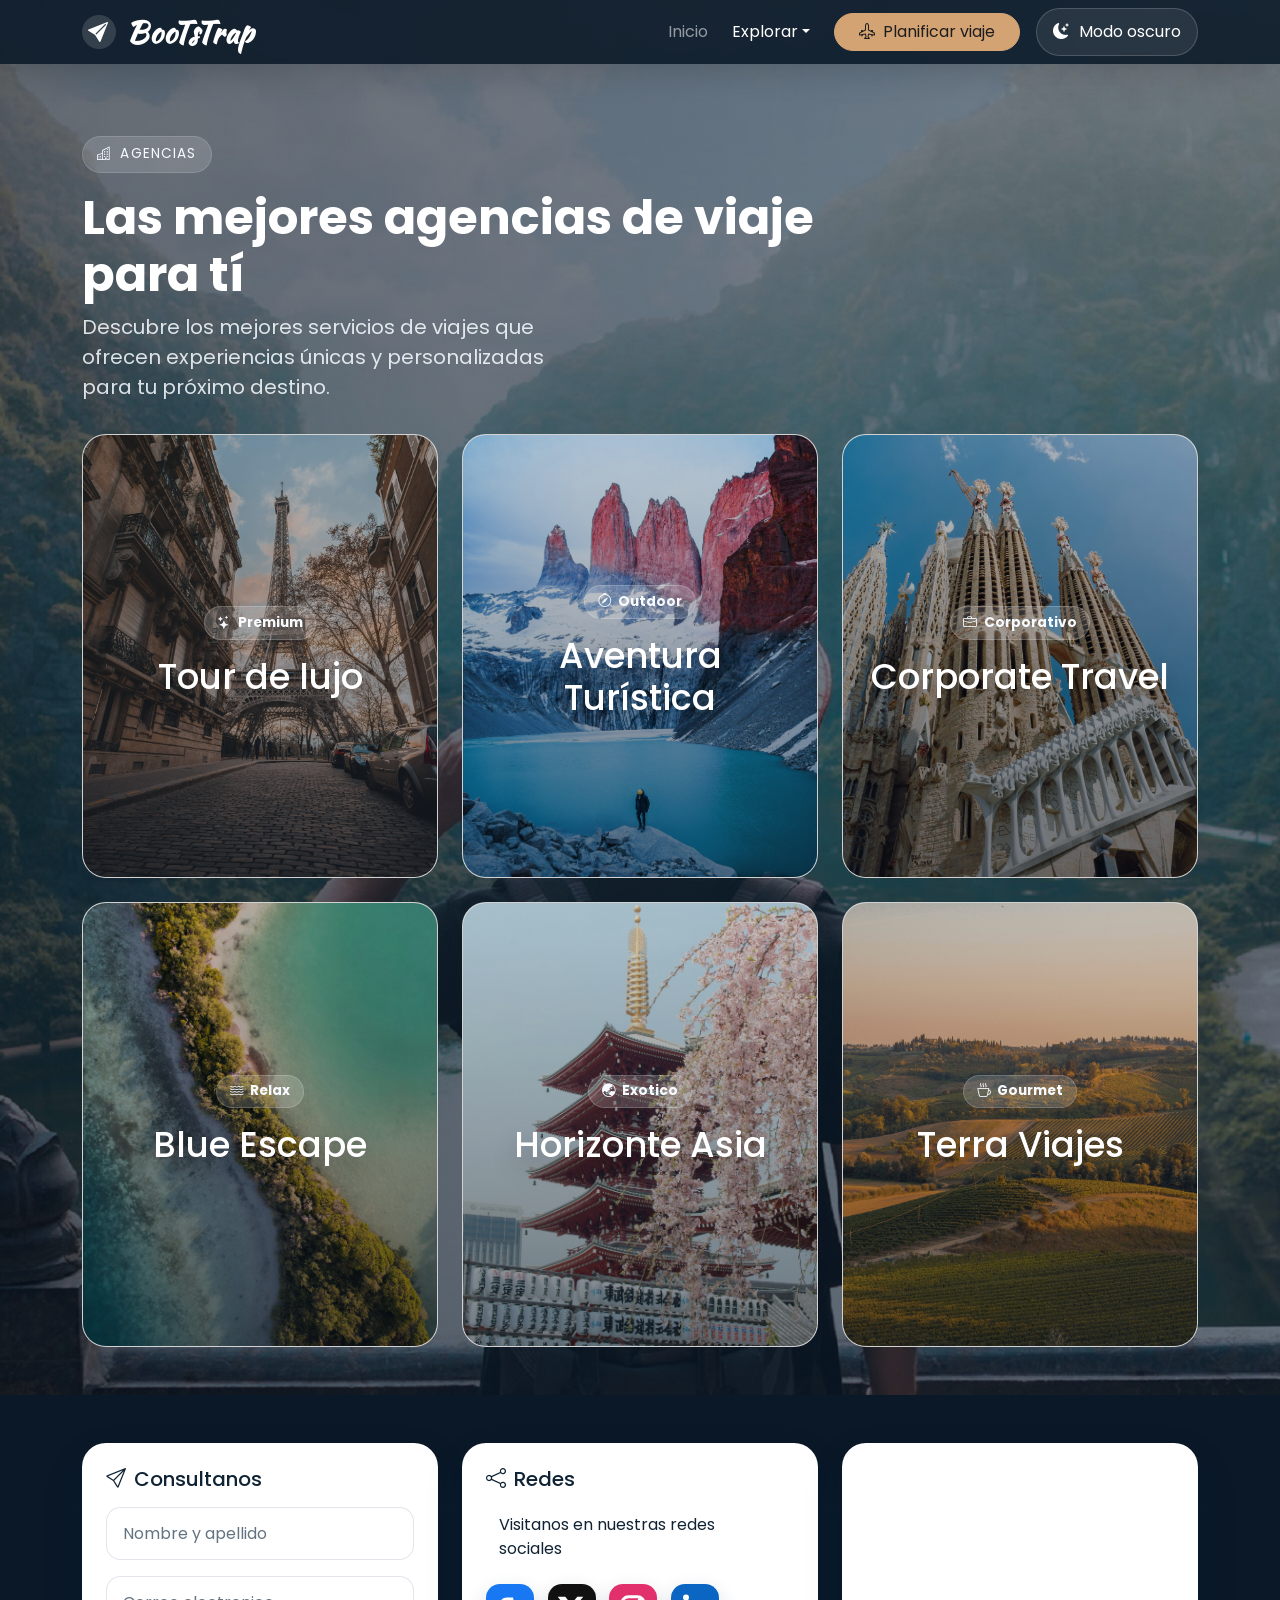
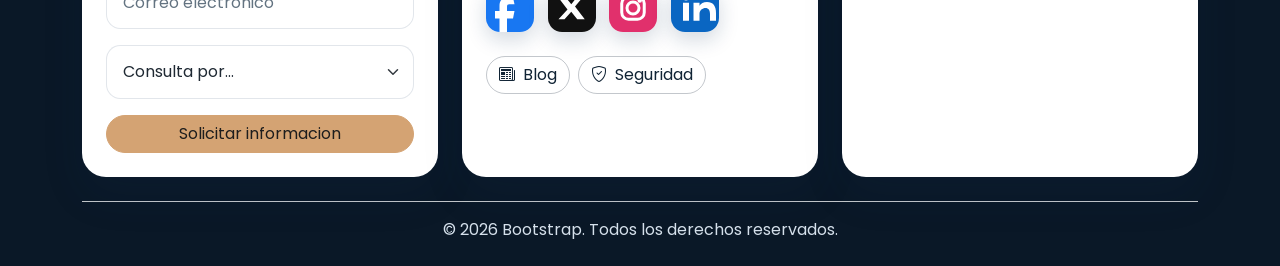
==== commit c3da61c7: "finalizando tp" ====
--- a/agencias.html
+++ b/agencias.html
@@ -26,21 +26,21 @@
         </button>
         <div class="collapse navbar-collapse" id="navbarAgencias">
           <ul class="navbar-nav ms-auto align-items-lg-center gap-lg-2">
-            <li class="nav-item"><a class="nav-link" href="index.html">Home</a></li>
+            <li class="nav-item"><a class="nav-link" href="index.html">Inicio</a></li>
             <li class="nav-item dropdown">
               <a class="nav-link dropdown-toggle active" href="#" role="button" data-bs-toggle="dropdown" aria-expanded="false">Explorar</a>
               <div class="dropdown-menu mega-menu">
                 <div class="row g-3">
                   <div class="col-lg-6">
                     <h6 class="text-uppercase text-muted small">Secciones</h6>
-                    <a class="dropdown-item" href="destinos.html"><i class="bi bi-map me-2"></i>Destinos y precios</a>
+                    <a class="dropdown-item" href="destinos.html"><i class="bi bi-map me-2"></i>Destinos</a>
                     <a class="dropdown-item" href="agencias.html"><i class="bi bi-buildings me-2"></i>Agencias</a>
                     <a class="dropdown-item" href="blog.html"><i class="bi bi-newspaper me-2"></i>Blog</a>
                   </div>
                   <div class="col-lg-6">
                     <h6 class="text-uppercase text-muted small">Utilidades</h6>
                     <a class="dropdown-item" href="contacto.html"><i class="bi bi-envelope-paper me-2"></i>Contacto</a>
-                    <a class="dropdown-item" href="precios.html"><i class="bi bi-cash-coin me-2"></i>Comparativa</a>
+                    <a class="dropdown-item" href="precios.html"><i class="bi bi-cash-coin me-2"></i>Precios</a>
                     <a class="dropdown-item" href="phishing.html"><i class="bi bi-shield-check me-2"></i>Modulo educativo</a>
                   </div>
                 </div>
@@ -54,16 +54,16 @@
       </div>
     </nav>
 
-    <header class="page-header page-header-no-image">
-      <div class="container">
+    <main class="agency-stage">
+      <section class="container agency-stage-intro">
+        <div class="agency-stage-copy">
         <span class="eyebrow"><i class="bi bi-buildings"></i>Agencias</span>
-        <h1 class="display-5 fw-bold mt-3">Agencias con efecto flip y mas personalidad</h1>
-        <p class="col-lg-8 fs-5">Al pasar el cursor por cada card vas a ver una breve descripcion de la agencia, su enfoque y el tipo de experiencia que ofrece.</p>
-      </div>
-    </header>
+        <h1 class="display-5 fw-bold mt-3">Las mejores agencias de viaje para tí</h1>
+        <p class="col-lg-8 fs-5">Descubre los mejores servicios de viajes que ofrecen experiencias únicas y personalizadas para tu próximo destino.</p>
+        </div>
+      </section>
 
-    <main class="py-5 agency-stage">
-      <section class="container agency-stage-shell">
+      <section class="container agency-stage-shell pb-5">
         <div class="row g-4">
           <div class="col-md-6 col-xl-4">
             <div class="agency-flip">
@@ -171,53 +171,102 @@
       </section>
     </main>
 
-    <footer class="text-white pt-5 pb-4">
+      <footer class="text-white pt-5 pb-4">
       <div class="container">
         <div class="row g-4">
           <div class="col-lg-4">
             <div class="contact-panel p-4 h-100">
-              <h3 class="h5 text-dark mb-3"><i class="bi bi-send me-2"></i>Formulario rapido</h3>
+              <h3 class="h5 text-dark mb-3">
+                <i class="bi bi-send me-2"></i>Consultanos
+              </h3>
               <form class="footer-form">
-                <div class="mb-3"><input class="form-control" type="text" placeholder="Nombre y apellido" /></div>
-                <div class="mb-3"><input class="form-control" type="email" placeholder="Correo electronico" /></div>
-                <div class="mb-3"><select class="form-select"><option selected>Consulta por...</option><option>Paquetes</option><option>Promociones</option><option>Asistencia</option></select></div>
-                <button class="btn btn-brand rounded-pill w-100" type="button">Solicitar informacion</button>
+                <div class="mb-3">
+                  <input
+                    class="form-control"
+                    type="text"
+                    placeholder="Nombre y apellido"
+                  />
+                </div>
+                <div class="mb-3">
+                  <input
+                    class="form-control"
+                    type="email"
+                    placeholder="Correo electronico"
+                  />
+                </div>
+                <div class="mb-3">
+                  <select class="form-select">
+                    <option selected>Consulta por...</option>
+                    <option>Paquetes</option>
+                    <option>Promociones</option>
+                    <option>Asistencia</option>
+                  </select>
+                </div>
+                <button class="btn btn-brand rounded-pill w-100" type="button">
+                  Solicitar informacion
+                </button>
               </form>
             </div>
           </div>
           <div class="col-lg-4">
             <div class="contact-panel p-4 h-100">
-              <h3 class="h5 text-dark mb-3"><i class="bi bi-share me-2"></i>Redes y sprite CSS</h3>
-              <p class="text-muted">Estos iconos usan una sola imagen sprite con distintas posiciones de fondo.</p>
+              <h3 class="h5 text-dark mb-3">
+                <i class="bi bi-share me-2"></i>Redes
+              </h3>
+              <p class="text-muted footer-social-copy">Visitanos en nuestras redes sociales</p>
               <div class="sprite-list mb-4">
-                <span class="sprite-icon sprite-facebook" aria-label="Facebook" tabindex="0"></span>
-                <span class="sprite-icon sprite-x" aria-label="X" tabindex="0"></span>
-                <span class="sprite-icon sprite-instagram" aria-label="Instagram" tabindex="0"></span>
-                <span class="sprite-icon sprite-linkedin" aria-label="LinkedIn" tabindex="0"></span>
+                <span
+                  class="sprite-icon sprite-facebook"
+                  aria-label="Facebook"
+                  tabindex="0"
+                ></span>
+                <span
+                  class="sprite-icon sprite-x"
+                  aria-label="X"
+                  tabindex="0"
+                ></span>
+                <span
+                  class="sprite-icon sprite-instagram"
+                  aria-label="Instagram"
+                  tabindex="0"
+                ></span>
+                <span
+                  class="sprite-icon sprite-linkedin"
+                  aria-label="LinkedIn"
+                  tabindex="0"
+                ></span>
               </div>
               <div class="d-flex gap-2 flex-wrap">
-                <a class="btn btn-outline-dark rounded-pill" href="blog.html"><i class="bi bi-newspaper me-2"></i>Blog</a>
-                <a class="btn btn-outline-dark rounded-pill" href="phishing.html"><i class="bi bi-shield-check me-2"></i>Seguridad</a>
+                <a class="btn btn-outline-dark rounded-pill" href="blog.html"
+                  ><i class="bi bi-newspaper me-2"></i>Blog</a
+                >
+                <a
+                  class="btn btn-outline-dark rounded-pill"
+                  href="phishing.html"
+                  ><i class="bi bi-shield-check me-2"></i>Seguridad</a
+                >
               </div>
             </div>
           </div>
           <div class="col-lg-4">
             <div class="contact-panel p-2 h-100 overflow-hidden">
-              <iframe class="placeholder-map w-100" title="Mapa embebido de ejemplo" src="https://www.google.com/maps?q=San%20Salvador%20de%20Jujuy&z=12&output=embed" loading="lazy" referrerpolicy="no-referrer-when-downgrade"></iframe>
-            </div>
-          </div>
-        </div>
-        <div class="d-flex flex-column flex-md-row justify-content-between align-items-center gap-3 mt-4 pt-3 border-top border-secondary-subtle">
-          <p class="mb-0">BooTsTrap. Sitio responsive con iconos, sprite y seguridad basica.</p>
-          <div class="d-flex gap-3">
-            <a class="link-light text-decoration-none" href="destinos.html">Destinos</a>
-            <a class="link-light text-decoration-none" href="contacto.html">Contacto</a>
-            <a class="link-light text-decoration-none" href="precios.html">Precios</a>
-          </div>
+              <iframe
+                class="placeholder-map w-100"
+                title="Mapa embebido de ejemplo"
+                src="https://www.google.com/maps?q=San%20Salvador%20de%20Jujuy&z=12&output=embed"
+                loading="lazy"
+                referrerpolicy="no-referrer-when-downgrade"
+              ></iframe>
+            </div>
+          </div>
+        </div>
+        <div
+          class="d-flex flex-column justify-content-between align-items-center gap-3 mt-4 pt-3 border-top border-secondary-subtle"
+        >
+          <p class="mb-0">© 2026 Bootstrap. Todos los derechos reservados.</p>
         </div>
       </div>
     </footer>
-
     <script src="https://code.jquery.com/jquery-3.7.1.min.js"></script>
     <script src="https://cdn.jsdelivr.net/npm/bootstrap@5.3.3/dist/js/bootstrap.bundle.min.js"></script>
     <script src="js/main.js"></script>
--- a/css/style.css
+++ b/css/style.css
@@ -301,6 +301,11 @@
   max-width: 44rem;
 }
 
+.section-heading-spaced {
+  padding-top: clamp(2.5rem, 5vw, 4rem);
+  margin-bottom: 1.5rem;
+}
+
 .destination-card,
 .agency-card,
 .blog-card,
@@ -372,6 +377,109 @@
 .destination-card--pinterest .media-frame img {
   min-height: 0;
   aspect-ratio: var(--destination-aspect, 4 / 3);
+}
+
+.destination-card--minimal {
+  position: relative;
+  border: 0;
+  background: transparent;
+  box-shadow: none;
+  isolation: isolate;
+}
+
+.destination-card--minimal .media-frame {
+  border-radius: var(--radius-lg);
+  background: #0c1723;
+}
+
+.destination-card--minimal .media-frame img,
+.destination-card--minimal .media-frame video {
+  width: 100%;
+  height: 100%;
+  min-height: 0;
+  aspect-ratio: var(--destination-aspect, 4 / 3);
+  object-fit: cover;
+  display: block;
+}
+
+.destination-visual::after {
+  content: "";
+  position: absolute;
+  inset: 0;
+  z-index: 1;
+  background:
+    linear-gradient(180deg, rgba(8, 16, 29, 0.18) 8%, rgba(8, 16, 29, 0.24) 38%, rgba(8, 16, 29, 0.78) 100%);
+  transition: opacity 0.55s ease, background 0.55s ease;
+}
+
+.destination-card--minimal .media-frame img {
+  transform: scale(1);
+  filter: saturate(1.02) brightness(0.96);
+  transition:
+    transform 0.9s cubic-bezier(0.22, 1, 0.36, 1),
+    filter 0.55s ease,
+    opacity 0.45s ease;
+}
+
+.destination-video {
+  position: absolute;
+  inset: 0;
+  z-index: 0;
+  opacity: 0;
+  transform: scale(1.02);
+  object-position: center;
+  pointer-events: none;
+  transition:
+    opacity 0.55s ease,
+    transform 1.1s cubic-bezier(0.22, 1, 0.36, 1),
+    filter 0.55s ease;
+  filter: saturate(0.92) brightness(0.88);
+}
+
+.destination-card-overlay {
+  position: absolute;
+  inset: 0;
+  z-index: 2;
+  display: flex;
+  flex-direction: column;
+  justify-content: space-between;
+  padding: 1.4rem;
+  background: transparent;
+  pointer-events: none;
+}
+
+.destination-meta--floating {
+  display: flex;
+  flex-wrap: wrap;
+  justify-content: space-between;
+  gap: 0.75rem;
+  align-items: flex-start;
+}
+
+.destination-card--minimal .destination-tag,
+.destination-card--minimal .destination-price {
+  backdrop-filter: blur(10px);
+  background: rgba(255, 255, 255, 0.12);
+  color: #f7fbff;
+  border: 1px solid rgba(255, 255, 255, 0.16);
+  box-shadow: 0 12px 26px rgba(8, 16, 29, 0.16);
+}
+
+.destination-title-wrap {
+  flex: 1;
+  display: flex;
+  align-items: center;
+  justify-content: center;
+  text-align: center;
+  padding: 1.25rem 0.75rem 0.5rem;
+}
+
+.destination-title {
+  margin: 0;
+  max-width: 12ch;
+  color: #fff;
+  font-size: clamp(1.55rem, 3vw, 2.2rem);
+  text-shadow: 0 10px 24px rgba(0, 0, 0, 0.3);
 }
 
 .destination-card--pinterest .card-body {
@@ -428,6 +536,31 @@
 .destination-card:hover .media-frame img,
 .blog-card:hover .media-frame img {
   transform: scale(1.08);
+}
+
+.destination-card--minimal:hover,
+.destination-card--minimal.is-hovered {
+  transform: translateY(-10px);
+}
+
+.destination-card--minimal .zoom-active img,
+.destination-card--minimal:hover .media-frame img {
+  transform: scale(1.08);
+  filter: saturate(0.82) brightness(0.7);
+  opacity: 0.18;
+}
+
+.destination-card--minimal .zoom-active .destination-video,
+.destination-card--minimal:hover .destination-video {
+  opacity: 1;
+  transform: scale(1.06);
+  filter: saturate(1) brightness(0.9);
+}
+
+.destination-card--minimal .zoom-active.destination-visual::after,
+.destination-card--minimal:hover .destination-visual::after {
+  background:
+    linear-gradient(180deg, rgba(8, 16, 29, 0.1) 4%, rgba(8, 16, 29, 0.18) 34%, rgba(8, 16, 29, 0.72) 100%);
 }
 
 .destination-tag {
@@ -604,6 +737,82 @@
   white-space: nowrap;
 }
 
+.pricing-section {
+  padding-top: clamp(2.5rem, 5vw, 4rem);
+}
+
+.pricing-stage {
+  position: relative;
+  overflow: hidden;
+  padding: 7rem 0 5rem;
+}
+
+.pricing-stage::before {
+  content: "";
+  position: absolute;
+  inset: 0;
+  z-index: 1;
+  background: rgba(7, 15, 24, 0.18);
+  backdrop-filter: blur(3px);
+}
+
+.pricing-stage-video {
+  position: absolute;
+  inset: 0;
+  width: 100%;
+  height: 100%;
+  object-fit: cover;
+  object-position: center;
+  background: #050c14;
+}
+
+.pricing-stage-shell {
+  position: relative;
+  z-index: 2;
+  min-height: calc(100vh - 12rem);
+  display: flex;
+  align-items: center;
+}
+
+.pricing-stage-panel {
+  width: min(100%, 78rem);
+  margin: 0 auto;
+  padding: clamp(1rem, 2vw, 1.5rem);
+  border-radius: var(--radius-xl);
+  background: rgba(255, 255, 255, 0.08);
+  border: 1px solid rgba(255, 255, 255, 0.14);
+  box-shadow: 0 24px 60px rgba(8, 16, 29, 0.22);
+  backdrop-filter: blur(8px);
+}
+
+.pricing-intro {
+  max-width: 72rem;
+  margin: 0 auto 1.25rem;
+}
+
+.pricing-table {
+  max-width: 72rem;
+  margin: 0 auto;
+  overflow: hidden;
+  border-radius: var(--radius-lg);
+  box-shadow: var(--shadow-soft);
+}
+
+.pricing-table table {
+  margin-bottom: 0;
+}
+
+.pricing-table thead th,
+.pricing-table tbody td,
+.pricing-table tbody th {
+  padding: 1.05rem 1.35rem;
+  line-height: 1.55;
+}
+
+.pricing-table thead th {
+  letter-spacing: 0.01em;
+}
+
 .agency-flip {
   perspective: 1200px;
 }
@@ -720,6 +929,7 @@
 
 .agency-stage {
   position: relative;
+  min-height: 100vh;
   overflow: hidden;
   background:
     linear-gradient(135deg, rgba(8, 16, 29, 0.58), rgba(15, 56, 90, 0.34)),
@@ -736,6 +946,34 @@
 .agency-stage-shell {
   position: relative;
   z-index: 1;
+}
+
+.agency-stage-intro {
+  position: relative;
+  z-index: 1;
+  padding-top: clamp(6.25rem, 12vw, 8.5rem);
+  padding-bottom: 2rem;
+}
+
+.agency-stage-copy {
+  max-width: 48rem;
+}
+
+.agency-stage-copy .eyebrow {
+  background: rgba(255, 255, 255, 0.14);
+  border: 1px solid rgba(255, 255, 255, 0.14);
+}
+
+.agency-stage-copy h1,
+.agency-stage-copy p {
+  color: #fff;
+}
+
+.agency-stage-copy p {
+  color: rgba(247, 251, 255, 0.86);
+  max-width: 40rem;
+  margin-bottom: 0;
+  padding-inline: 0;
 }
 
 .contact-hero-card {
@@ -916,6 +1154,22 @@
     0 12px 22px rgba(0, 0, 0, 0.2);
 }
 
+body.dark-mode .contact-stage-panel--form .form-select {
+  color: #eef4fb;
+  padding-right: 3rem;
+  background-image:
+    linear-gradient(180deg, rgba(25, 37, 52, 0.98), rgba(18, 29, 42, 0.96)),
+    url("data:image/svg+xml,%3Csvg xmlns='http://www.w3.org/2000/svg' viewBox='0 0 16 16'%3E%3Cpath fill='none' stroke='%239fc6e5' stroke-linecap='round' stroke-linejoin='round' stroke-width='1.8' d='m4 6 4 4 4-4'/%3E%3C/svg%3E");
+  background-repeat: no-repeat, no-repeat;
+  background-position: 0 0, right 1rem center;
+  background-size: 100% 100%, 1rem 1rem;
+}
+
+body.dark-mode .contact-stage-panel--form .form-select option {
+  background: #162231;
+  color: #eef4fb;
+}
+
 body.dark-mode .contact-stage-panel--form .form-control:hover,
 body.dark-mode .contact-stage-panel--form .form-select:hover {
   border-color: rgba(126, 200, 255, 0.26);
@@ -1234,9 +1488,16 @@
 footer small,
 footer li,
 footer label,
-footer .text-muted,
+/* footer .text-muted, */
 footer .link-light {
   color: var(--text-footer) !important;
+}
+
+footer .footer-social-copy {
+  display: inline-block;
+  padding: 0.4rem 0.8rem;
+  border-radius: 999px;
+  color: #102334 !important;
 }
 
 a {
@@ -1524,6 +1785,11 @@
   color: var(--heading) !important;
 }
 
+body.dark-mode footer .footer-social-copy {
+  /* background: rgba(255, 255, 255, 0.78); */
+  color: #dcdcdc !important;
+}
+
 body.dark-mode .navbar-toggler,
 body.dark-mode .btn-close {
   filter: invert(1);
@@ -1650,6 +1916,33 @@
     padding-top: 6rem;
   }
 
+  .pricing-stage {
+    padding: 6rem 0 4rem;
+  }
+
+  .pricing-stage-shell {
+    min-height: auto;
+  }
+
+  .pricing-table thead th,
+  .pricing-table tbody td,
+  .pricing-table tbody th {
+    padding: 0.9rem 1rem;
+  }
+
+  .destination-card-overlay {
+    padding: 1rem;
+  }
+
+  .destination-meta--floating {
+    justify-content: flex-start;
+  }
+
+  .destination-title {
+    max-width: 11ch;
+    font-size: clamp(1.35rem, 7vw, 1.8rem);
+  }
+
   .blog-editorial-grid {
     grid-template-columns: 1fr;
   }
